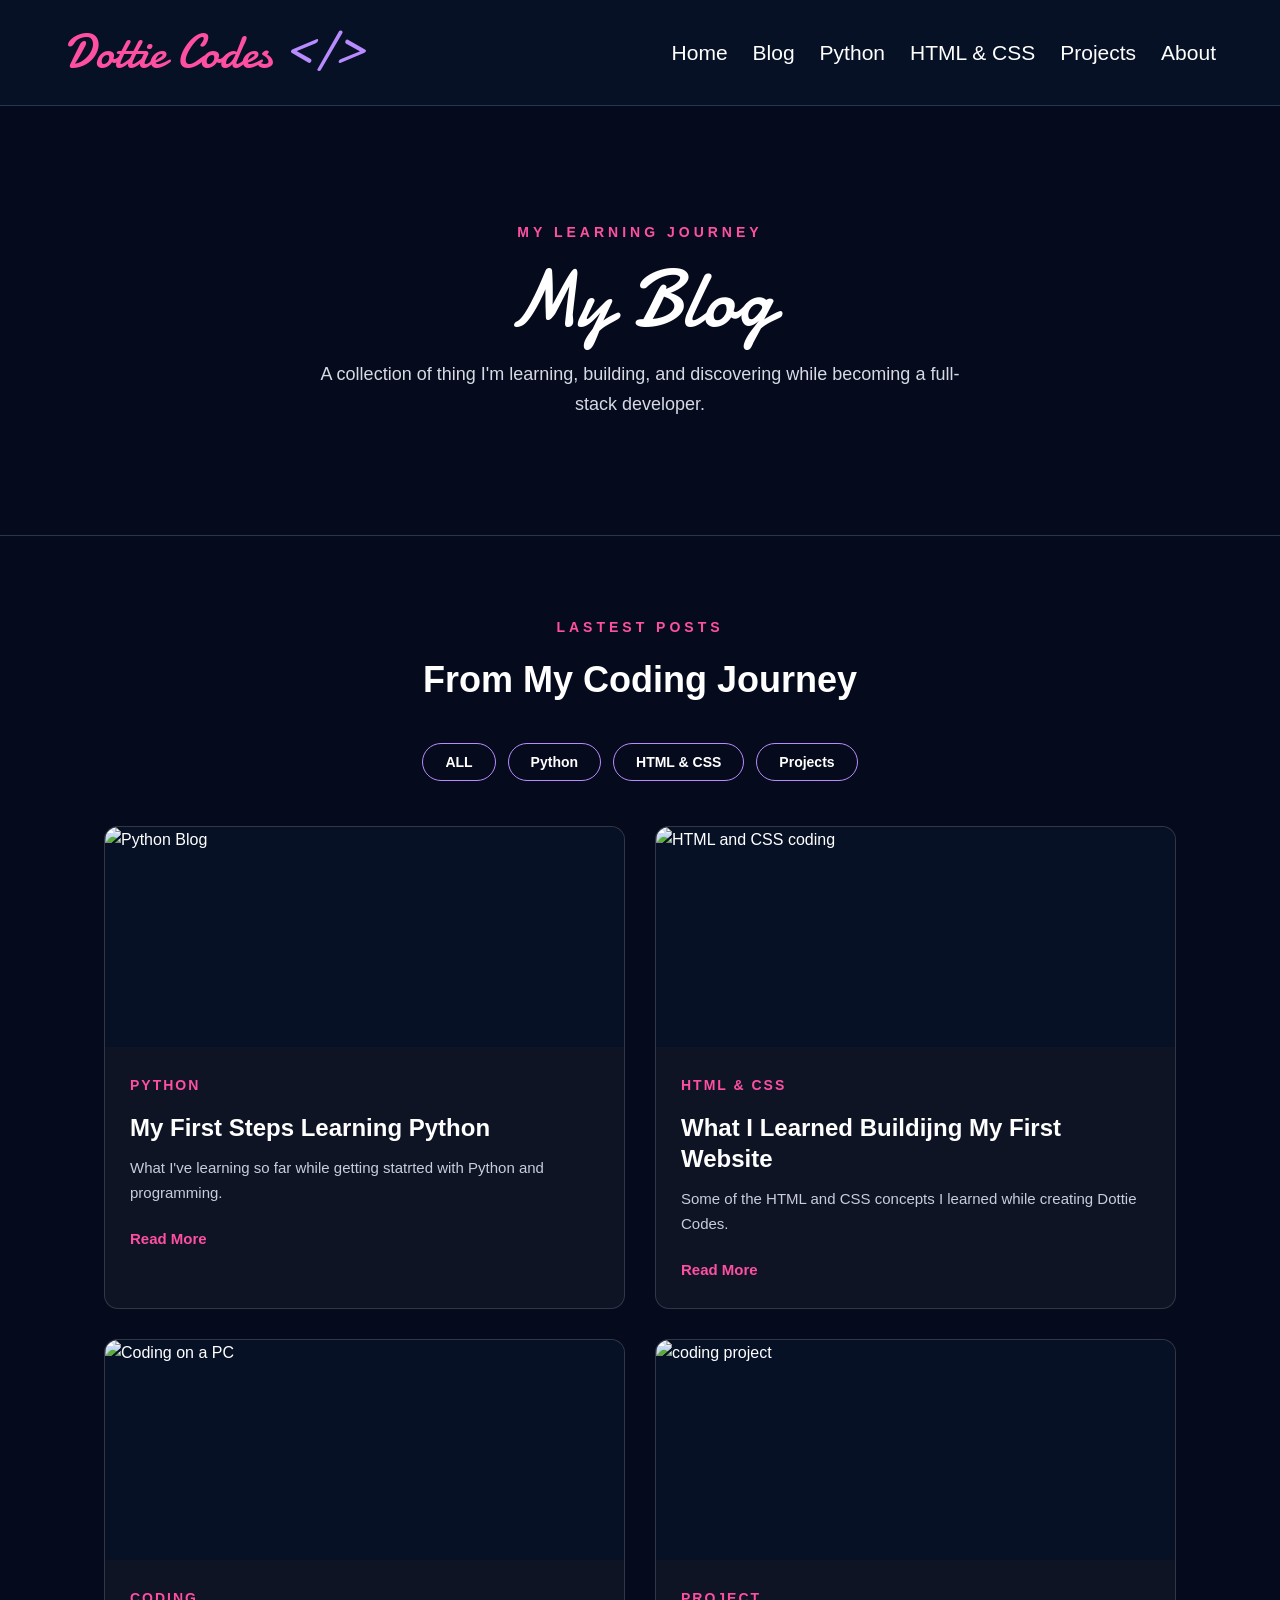
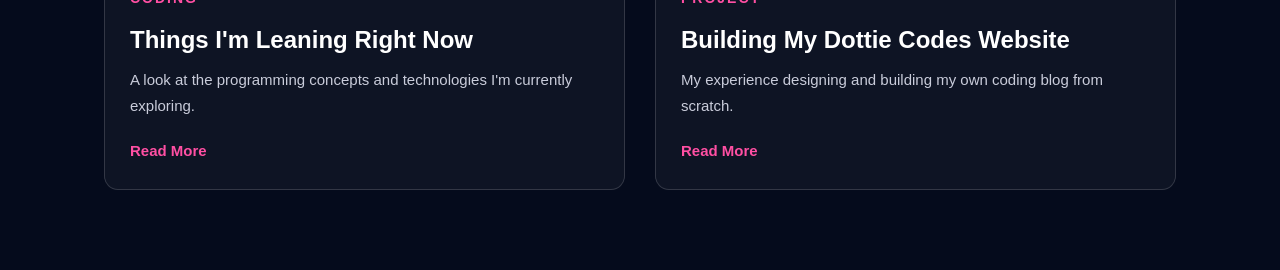
==== blog.html @ 2b113a43 "Add files via upload Initial Dottie Codes website" ====
<!doctype html>
<html lang="en">
  <head>
    <meta charset="UTF-8" />
    <meta name="viewport" content="width=device-width, initial-scale=1.0" />
    <title>Dottie Codes | Learning, Building, Coding</title>
    <link rel="preconnect" href="https://fonts.googleapis.com" />
    <link rel="preconnect" href="https://fonts.gstatic.com" crossorigin />
    <link
      href="https://fonts.googleapis.com/css2?family=Damion&display=swap"
      rel="stylesheet"
    />
    <link rel="stylesheet" href="style.css" />
  </head>
  <body>
    <!--------NAVIGATION-------->
    <header class="navbar">
      <a href="index.html" class="logo">Dottie Codes <span>&lt;/&gt;</span> </a>

      <nav>
        <a href="index.html">Home</a>
        <a href="blog.html">Blog</a>
        <a href="python.html">Python</a>
        <a href="web-development.html">HTML & CSS</a>
        <a href="projects.html">Projects</a>
        <a href="about.html">About</a>
      </nav>
    </header>

    <!-----BLOG HERO----->
    <section class="blog-hero">
      <div class="blog-content">
        <p class="blog-small-title">MY LEARNING JOURNEY</p>
        <h1>My Blog</h1>
        <p>
          A collection of thing I'm learning, building, and discovering while
          becoming a full-stack developer.
        </p>
      </div>
    </section>

    <!-----BLOG SECTION------>

    <section class="blog-section">
      <div class="blog-heading">
        <p class="blog-small-title">LASTEST POSTS</p>
        <h2>From My Coding Journey</h2>
      </div>

      <!---BLOG CATEGORIES-->

      <div class="blog-filters">
        <button>ALL</button>
        <button>Python</button>
        <button>HTML & CSS</button>
        <button>Projects</button>
      </div>

      <!---BLOG CARDS-->

      <div class="blog-grid">
        <!---BLOG POST 1-->
        <article class="blog-card">
          <div class="blog-image">
            <img src="images/python-blog.png" alt="Python Blog" />
          </div>

          <div class="blog-card-content">
            <span class="blog-category">Python</span>
            <h2>My First Steps Learning Python</h2>

            <p>
              What I've learning so far while getting statrted with Python and
              programming.
            </p>

            <a href="python-first-steps.html">Read More</a>
          </div>
        </article>

        <!--BLOG POST 2-->
        <article class="blog-card">
          <div class="blog-image">
            <img src="images/html-css-blog.png" alt="HTML and CSS coding" />
          </div>
          <div class="blog-card-content">
            <span class="blog-category">HTML & CSS</span>
            <h2>What I Learned Buildijng My First Website</h2>
            <p>
              Some of the HTML and CSS concepts I learned while creating Dottie
              Codes.
            </p>
            <a href="learning-html-css.html">Read More</a>
          </div>
        </article>

        <!--BLOG POST 3-->
        <article class="blog-card">
          <div class="blog-image">
            <img src="images/coding-blog.png" alt="Coding on a PC" />
          </div>
          <div class="blog-card-content">
            <span class="blog-category">Coding</span>
            <h2>Things I'm Leaning Right Now</h2>
            <p>
              A look at the programming concepts and technologies I'm currently
              exploring.
            </p>
            <a href="learning-right-now.html">Read More</a>
          </div>
        </article>

        <!--BLOG POST 4-->
        <article class="blog-card">
          <div class="blog-image">
            <img src="images/project-blog.png" alt="coding project" />
          </div>
          <div class="blog-card-content">
            <span class="blog-category">Project</span>
            <h2>Building My Dottie Codes Website</h2>
            <p>
              My experience designing and building my own coding blog from
              scratch.
            </p>
            <a href="coding-project.html">Read More</a>
          </div>
        </article>
      </div>
    </section>
  </body>
</html>
---- style.css ----
/* =====================================================
   DOROTHY CODES
   Main Stylesheet
   ===================================================== */

/* ================= BASIC RESET ================= */

* {
  margin: 0;
  padding: 0;
  box-sizing: border-box;
}

html {
  scroll-behavior: smooth;
}

body {
  font-family: Arial, Helvetica, sans-serif;
  background: #050b1c;
  color: #ffffff;
  line-height: 1.6;
}

a {
  text-decoration: none;
  color: inherit;
}

/* ================= NAVIGATION ================= */

.navbar {
  width: 100%;
  min-height: 75px;

  display: flex;
  align-items: center;
  justify-content: space-between;

  padding: 15px 5%;

  background: #071126;

  border-bottom: 1px solid #273454;

  position: sticky;
  top: 0;
  z-index: 1000;
}

.logo {
  font-family: "Damion", cursive;
  font-size: 47px;
  /*font-weight: bold;*/

  color: #ff4fa3;

  white-space: nowrap;
}

.logo span {
  color: #b88cff;
}

.navbar nav {
  display: flex;
  align-items: center;
  gap: 25px;
}

.navbar nav a {
  color: #ffffff;
  font-size: 21px;

  padding: 10px 0;

  position: relative;

  transition: 0.3s ease;
}

.navbar nav a:hover,
.navbar nav a.active {
  color: #ff4fa3;
}

.navbar nav a.active::after {
  content: "";

  position: absolute;

  left: 0;
  bottom: 0;

  width: 100%;
  height: 2px;

  background: #ff4fa3;
}

/* ================= HERO ================= */

.hero {
  min-height: 620px;

  display: flex;
  align-items: center;
  justify-content: space-between;

  padding: 80px 7%;

  position: relative;

  overflow: hidden;

  background:
    radial-gradient(
      circle at 85% 45%,
      rgba(183, 104, 255, 0.2),
      transparent 35%
    ),
    linear-gradient(135deg, #050b1c, #10152e);
}

.hero-content {
  max-width: 600px;

  position: relative;
  z-index: 2;
}

.small-intro {
  color: #ff4fa3;

  font-size: 13px;

  letter-spacing: 3px;

  margin-bottom: 15px;
}

.hero h1 {
  font-family: "Damion", cursive;

  font-size: clamp(48px, 6vw, 78px);
  font-weight: 400;

  line-height: 1.1;

  margin-bottom: 15px;
}

.hero h1 span {
  color: #d19aff;
}

.hero h1 .heart {
  color: #ff4fa3;
}

.hero h2 {
  font-size: 28px;

  margin-bottom: 20px;
}

.hero h2 span {
  color: #ff4fa3;
}

.hero-text {
  color: #d9deed;

  font-size: 17px;

  max-width: 560px;

  margin-bottom: 35px;
}

/* ================= BUTTONS ================= */

.hero-buttons {
  display: flex;

  gap: 15px;

  flex-wrap: wrap;
}

.btn {
  display: inline-flex;

  align-items: center;
  justify-content: center;

  padding: 13px 25px;

  border-radius: 30px;

  font-weight: bold;

  transition: 0.3s ease;
}

.primary-btn {
  background: #ff1f91;

  color: white;

  box-shadow: 0 0 20px rgba(255, 31, 145, 0.25);
}

.primary-btn:hover {
  transform: translateY(-3px);

  box-shadow: 0 8px 30px rgba(255, 31, 145, 0.4);
}

.secondary-btn {
  border: 1px solid #d5b7ff;

  color: white;
}

.secondary-btn:hover {
  background: #d5b7ff;

  color: #080d20;

  transform: translateY(-3px);
}

/* ================= CODE WINDOW ================= */

.hero-code {
  width: 420px;

  position: relative;

  margin-left: 50px;
}

.code-window {
  background: #0b1227;

  border: 1px solid #34456e;

  border-radius: 14px;

  overflow: hidden;

  box-shadow:
    0 20px 70px rgba(0, 0, 0, 0.5),
    0 0 40px rgba(182, 105, 255, 0.12);
}

.window-top {
  height: 38px;

  display: flex;

  align-items: center;

  gap: 8px;

  padding: 0 15px;

  background: #151d35;
}

.window-top span {
  width: 10px;
  height: 10px;

  border-radius: 50%;

  background: #6e7894;
}

.code-content {
  padding: 30px 25px;

  min-height: 260px;

  display: flex;

  align-items: center;
}

.code-content pre {
  font-size: 16px;

  color: #e8eafa;

  overflow-x: auto;
}

.purple {
  color: #bd8cff;
}

.pink {
  color: #ff63b0;
}

.green {
  color: #8ee7c5;
}

.code-note {
  position: absolute;

  right: -35px;
  bottom: -35px;

  padding: 20px;

  background: #171c38;

  border: 1px solid #ff4fa3;

  border-radius: 12px;

  color: #ffffff;

  font-size: 18px;

  font-style: italic;

  text-align: center;

  box-shadow: 0 10px 30px rgba(0, 0, 0, 0.35);
}

/* ================= SECTIONS ================= */

.learning,
.recent-posts {
  padding: 85px 5%;
}

.learning {
  background: #071126;
}

.recent-posts {
  background: #050b1c;
}

.section-title {
  display: flex;

  align-items: center;

  justify-content: center;

  gap: 25px;

  margin-bottom: 45px;
}

.section-title span {
  width: 95px;

  height: 2px;

  background: #ff4fa3;
}

.section-title h2 {
  font-size: 35px;

  color: #e3d7ff;

  text-align: center;
}

/* ================= LEARNING CARDS ================= */

/* LEARNING CARDS */

.learning-grid {
  width: 100%;
  max-width: 1200px;
  margin: 0 auto;

  display: flex;
  justify-content: center;
  align-items: center;

  gap: 25px;
}

.learning-card {
  width: 170px;
  height: 170px;
  min-width: 170px;

  padding: 10px;

  text-align: center;

  background: #0a142b;
  border: 1px solid #2c426b;
  border-radius: 12px;

  transition: 0.3s ease;

  display: flex;
  flex-direction: column;
  justify-content: center;
  align-items: center;

  overflow: hidden;
}

.learning-card:hover {
  transform: translateY(-5px);
  border-color: #ff4fa3;
  box-shadow: 0 0 20px rgba(255, 79, 163, 0.5);
}

/* ICON */
.card-icon {
  font-size: 36px;
  line-height: 1;
  margin-bottom: 8px;
}

/* TITLE */
.learning-card h3 {
  font-size: 18px;
  line-height: 1.2;
  margin-bottom: 6px;
}

/* DESCRIPTION */
.learning-card p {
  color: #bfc7dc;
  font-size: 11px;
  line-height: 1.4;
  margin-bottom: 6px;
}

/* LINK */
.learning-card a {
  color: #ff4fa3;
  font-weight: bold;
  font-size: 12px;
  line-height: 1;
}

/* ================= POSTS ================= */

.posts-grid {
  max-width: 1200px;

  margin: auto;

  display: grid;

  grid-template-columns: repeat(4, 1fr);

  gap: 20px;
}

.post-card {
  background: #0a142b;

  border: 1px solid #2c426b;

  border-radius: 12px;

  overflow: hidden;

  transition: 0.3s ease;
}

.post-card:hover {
  transform: translateY(-6px);

  border-color: #bd8cff;
}

.post-card a {
  color: #ff4fa3;
  text-decoration: none;
  font-weight: bold;
  transition: color 0.3s ease;
}

.post-card a:hover {
  color: #ff63b0;
  text-decoration: underline;
}

.post-image {
  height: 150px;

  display: flex;

  align-items: center;

  justify-content: center;

  font-size: 50px;

  background: linear-gradient(135deg, #121c3b, #26163d);
}

.html-image {
  font-size: 35px;

  font-weight: bold;

  color: #ff8abf;
}

.css-image {
  font-size: 35px;

  font-weight: bold;

  color: #bd8cff;
}

.post-content {
  padding: 20px;
}

.post-content h3 {
  font-size: 18px;

  line-height: 1.35;

  margin-bottom: 10px;
}

.post-content p {
  color: #adb7cf;

  font-size: 14px;

  margin-bottom: 20px;
}

.post-date {
  color: #bd8cff;

  font-size: 12px;
}

/* ================= CTA ================= */

.cta {
  padding: 90px 20px;

  text-align: center;

  background:
    radial-gradient(circle, rgba(255, 79, 163, 0.15), transparent 60%), #071126;
}

.cta h2 {
  font-size: 35px;

  margin-bottom: 15px;
}

.cta p {
  color: #bfc7dc;

  margin-bottom: 30px;
}

/* ================= FOOTER ================= */

footer {
  padding: 45px 5%;

  text-align: center;

  background: #040917;

  border-top: 1px solid #202c4b;
}

.footer-logo {
  font-family: "Damion", cursive;
  font-size: 27px;

  font-weight: 400;

  color: #ff4fa3;
}

.footer-logo span {
  color: #bd8cff;
}

footer > p {
  color: #9ca7c0;

  margin-top: 5px;
}

.social-links {
  display: flex;

  justify-content: center;

  gap: 25px;

  margin: 20px 0;
}

.social-links a {
  color: #ffffff;

  transition: 0.3s ease;
}

.social-links a:hover {
  color: #ff4fa3;
}

.copyright {
  font-size: 12px;
}

/* ================= MOBILE ================= */

/* ================= MOBILE ================= */

@media (max-width: 1100px) {
  .navbar nav {
    gap: 14px;
  }

  .navbar nav a {
    font-size: 13px;
  }

  .hero {
    padding: 70px 5%;
  }

  .hero-code {
    width: 360px;
    margin-left: 25px;
  }

  /* Learning cards wrap when screen gets smaller */
  .learning-grid {
    flex-wrap: wrap;
  }

  .posts-grid {
    grid-template-columns: repeat(2, 1fr);
  }
}

@media (max-width: 800px) {
  .navbar {
    flex-direction: column;
    gap: 15px;
    position: relative;
  }

  .navbar nav {
    flex-wrap: wrap;
    justify-content: center;
    gap: 12px 18px;
  }

  .hero {
    flex-direction: column;
    text-align: center;
    padding: 70px 6%;
  }

  .hero-content {
    max-width: 650px;
  }

  .hero-buttons {
    justify-content: center;
  }

  .hero-code {
    width: 100%;
    max-width: 500px;
    margin: 70px 0 0;
  }

  .code-note {
    right: -5px;
  }

  /* Learning cards can wrap into another row */
  .learning-grid {
    flex-wrap: wrap;
  }
}

@media (max-width: 550px) {
  .logo {
    font-size: 27px;
  }

  .navbar nav a {
    font-size: 12px;
  }

  .hero {
    padding-top: 50px;
  }

  .hero h1 {
    font-size: 45px;
  }

  .hero h2 {
    font-size: 23px;
  }

  .hero-text {
    font-size: 15px;
  }

  .btn {
    width: 100%;
  }

  .section-title {
    gap: 12px;
  }

  .section-title span {
    width: 45px;
  }

  .section-title h2 {
    font-size: 27px;
  }

  /* Stack learning cards on phones */
  .learning-grid {
    flex-direction: column;
    align-items: center;
  }

  .learning-card {
    width: 170px;
    height: 170px;
  }

  .posts-grid {
    grid-template-columns: 1fr;
  }

  .cta h2 {
    font-size: 27px;
  }

  .code-note {
    font-size: 14px;
    padding: 12px;
  }
}

/* ================= ABOUT ME PAGE ================= */

.about-hero {
  min-height: 500px;
  display: flex;
  align-items: center;
  justify-content: center;
  text-align: center;
  padding: 100px 7%;
  background: linear-gradient(rgba(5, 11, 28, 0.85), rgba(5, 11, 28, 0.95));
}

.about-content {
  max-width: 800px;
}

.profile-icon {
  width: 227px;
  height: 227px;

  border-radius: 50%;
  object-fit: cover;

  border: 3px solid #ff4fa3;

  box-shadow: 0 0 20px rgba(255, 79, 163, 0.4);

  display: block;
  margin: 0 auto 25px;
}

.about-small-title {
  font-size: 14px;
  letter-spacing: 4px;
  margin-bottom: 15px;
}

.about-content h1 {
  font-family: "Damion", cursive;
  font-size: 60px;
  margin-bottom: 10px;
  font-size: clamp(48px, 6vw, 78px);
  font-weight: 400;
  line-height: 1.1;
  margin-bottom: 15px;
}

.about-content h1 span {
  color: #d19aff;
}

.about-content h2 {
  font-size: 28px;
  margin-bottom: 20px;
}

.about-content p {
  font-size: 18px;
  line-height: 1.8;
}

/* ================= ABOUT SECTIONS ================= */

.about-section,
.projects-section,
.goals-section {
  max-width: 1000px;
  margin: auto;
  padding: 80px 7%;
}

.about-text h2,
.learning-section h2,
.projects-section h2,
.goals-section h2 {
  font-size: 40px;
  margin-bottom: 25px;
  color: #ff4fa3;
}

.about-text p,
.projects-section p,
.goals-section p {
  font-size: 17px;
  line-height: 1.8;
  margin-bottom: 20px;
}

/* ================= LEARNING ================= */

.learning-section {
  width: 100%;
  max-width: 1400px;
  margin: 0 auto;
  padding: 80px 5%;
  text-align: center;
}

.learning-section h2 {
  width: 100%;
  text-align: center;
  font-size: 40px;
  margin-bottom: 40px;
}

.about-learning-grid {
  width: 100%;
  max-width: 1200px;
  margin: 0 auto;

  display: grid;
  grid-template-columns: repeat(4, 1fr);
  gap: 25px;
}

.about-learning-grid .learning-card {
  width: 100%;
  min-height: 200px;
  padding: 30px;

  border: 1px solid rgba(255, 255, 255, 0.15);
  border-radius: 15px;

  background: rgba(255, 255, 255, 0.04);

  transition:
    transform 0.3s ease,
    box-shadow 0.3s ease,
    background 0.3s ease;
}

.about-learning-grid .learning-card:hover {
  transform: translateY(-5px);
  border-color: #ff4fa3;
  box-shadow: 0 0 20px rgba(255, 79, 163, 0.5);
}

/* ================= MOBILE ================= */

@media (max-width: 768px) {
  .about-content h1 {
    font-size: 42px;
  }

  .about-content h2 {
    font-size: 23px;
  }

  /* ABOUT LEARNING CARDS */
  .about-learning-grid {
    grid-template-columns: 1fr;
    justify-items: center;
  }

  .about-text h2,
  .learning-section h2,
  .projects-section h2,
  .goals-section h2 {
    font-size: 32px;
  }
}
/* ================= BLOG PAGE ================= */

/* ----- BLOG HERO ----- */

.blog-hero {
  min-height: 430px;
  display: flex;
  align-items: center;
  justify-content: center;
  text-align: center;

  padding: 80px 7%;

  background: linear-gradient(rgba(5, 11, 28, 0.88), rgba(5, 11, 28, 0.95));

  border-bottom: 1px solid #273454;
}

.blog-content {
  max-width: 800px;
  margin: 0 auto;
}

.blog-small-title {
  color: #ff4fa3;
  font-size: 14px;
  font-weight: bold;
  letter-spacing: 4px;
  margin-bottom: 12px;
}

.blog-hero h1 {
  font-family: "Damion", cursive;
  font-size: clamp(55px, 7vw, 80px);
  font-weight: normal;
  line-height: 1.1;
  color: #ffffff;
  margin-bottom: 15px;
}

.blog-hero p:last-child {
  max-width: 650px;
  margin: 0 auto;
  color: #d7d9e5;
  font-size: 18px;
  line-height: 1.7;
}

/* ----- BLOG SECTION ----- */

.blog-section {
  max-width: 1200px;
  margin: 0 auto;
  padding: 80px 5%;
}

.blog-heading {
  text-align: center;
  margin-bottom: 35px;
}

.blog-heading h2 {
  font-size: 36px;
  margin-top: 5px;
  color: #ffffff;
}

/* ----- BLOG FILTERS ----- */

.blog-filters {
  display: flex;
  justify-content: center;
  align-items: center;
  flex-wrap: wrap;

  gap: 12px;
  margin-bottom: 45px;
}

.blog-filters button {
  background: transparent;
  color: #ffffff;

  border: 1px solid #b88cff;
  border-radius: 25px;

  padding: 10px 22px;

  font-size: 14px;
  font-weight: bold;

  cursor: pointer;

  transition: 0.3s ease;
}

.blog-filters button:hover {
  background: #ff4fa3;
  border-color: #ff4fa3;

  box-shadow: 0 0 12px rgba(255, 79, 163, 0.5);

  transform: translateY(-2px);
}

/* ----- BLOG GRID ----- */

.blog-grid {
  display: grid;

  grid-template-columns: repeat(2, 1fr);

  gap: 30px;
}

/* ----- BLOG CARD ----- */

.blog-card {
  background: rgba(255, 255, 255, 0.04);

  border: 1px solid rgba(255, 255, 255, 0.15);

  border-radius: 14px;

  overflow: hidden;

  transition:
    transform 0.3s ease,
    border-color 0.3s ease,
    box-shadow 0.3s ease;
}

.blog-card:hover {
  transform: translateY(-6px);

  border-color: #ff4fa3;

  box-shadow: 0 0 20px rgba(255, 79, 163, 0.25);
}

/* ----- BLOG IMAGE ----- */

.blog-image {
  width: 100%;
  height: 220px;

  overflow: hidden;

  background: #071126;

  display: flex;
  align-items: center;
  justify-content: center;
}

.blog-image img {
  width: 100%;
  height: 100%;

  object-fit: cover;

  display: block;

  transition: transform 0.4s ease;
}

.blog-card:hover .blog-image img {
  transform: scale(1.04);
}

/* ----- BLOG CARD CONTENT ----- */

.blog-card-content {
  padding: 25px;
}

.blog-category {
  display: inline-block;

  color: #b88cff;

  font-size: 13px;
  font-weight: bold;

  text-transform: uppercase;

  letter-spacing: 1.5px;

  margin-bottom: 10px;
}

.blog-card h2 {
  font-size: 24px;

  line-height: 1.3;

  color: #ffffff;

  margin-bottom: 12px;
}

.blog-card p {
  color: #c9ccda;

  font-size: 15px;

  line-height: 1.7;

  margin-bottom: 20px;
}

/* ----- READ MORE ----- */

.blog-card a {
  display: inline-block;

  color: #ff4fa3;

  font-size: 15px;
  font-weight: bold;

  transition: 0.3s ease;
}

.blog-card a:hover {
  color: #b88cff;

  transform: translateX(4px);
}

/* ================= BLOG MOBILE ================= */

@media (max-width: 768px) {
  .blog-hero {
    min-height: 380px;

    padding: 70px 6%;
  }

  .blog-hero h1 {
    font-size: 55px;
  }

  .blog-hero p:last-child {
    font-size: 16px;
  }

  .blog-section {
    padding: 60px 6%;
  }

  .blog-heading h2 {
    font-size: 30px;
  }

  .blog-filters {
    gap: 8px;
  }

  .blog-filters button {
    padding: 9px 16px;
    font-size: 13px;
  }

  .blog-grid {
    grid-template-columns: 1fr;
    gap: 25px;
  }

  .blog-image {
    height: 200px;
  }

  .blog-card-content {
    padding: 22px;
  }

  .blog-card h2 {
    font-size: 22px;
  }
}

/* ----- SMALL PHONES ----- */

@media (max-width: 480px) {
  .blog-hero {
    padding: 60px 5%;
  }

  .blog-hero h1 {
    font-size: 48px;
  }

  .blog-small-title {
    font-size: 12px;
    letter-spacing: 3px;
  }

  .blog-filters button {
    padding: 8px 13px;
  }

  .blog-image {
    height: 180px;
  }
}

/* ================= ARTICLE PAGE ================= */

.article-page {
  background: #050b1c;
  padding: 80px 7%;
  min-height: 100vh;
}

.blog-article {
  max-width: 900px;
  margin: 0 auto;
}

/* ================= ARTICLE HEADER ================= */

.article-header {
  text-align: center;
  margin-bottom: 45px;
}

.blog-category {
  display: inline-block;
  color: #ff4fa3;
  font-size: 14px;
  font-weight: bold;
  text-transform: uppercase;
  letter-spacing: 2px;
  margin-bottom: 15px;
}

.article-header h1 {
  font-family: "Damion", cursive;
  color: #ffffff;
  font-size: clamp(48px, 6vw, 72px);
  font-weight: normal;
  line-height: 1.1;
  margin-bottom: 15px;
}

.article-date {
  color: #b88cff;
  font-size: 14px;
}

/* ================= ARTICLE IMAGE ================= */

.article-image {
  width: 100%;
  margin-bottom: 45px;
}

.article-image img {
  width: 100%;
  display: block;
  border-radius: 15px;
  border: 1px solid rgba(255, 79, 163, 0.35);
}

/* ================= ARTICLE CONTENT ================= */

.article-content {
  color: #ffffff;
  font-size: 18px;
  line-height: 1.8;
}

.article-content p {
  margin-bottom: 25px;
}

.article-content h2 {
  color: #ff4fa3;
  font-size: 30px;
  margin-top: 45px;
  margin-bottom: 15px;
}

.article-content ul {
  margin: 20px 0 30px 25px;
}

.article-content li {
  margin-bottom: 8px;
}

/* ================= CODE BLOCK ================= */

.article-content pre {
  background: #071126;
  border: 1px solid rgba(184, 140, 255, 0.35);
  border-radius: 10px;
  padding: 20px;
  margin: 25px 0 30px;
  overflow-x: auto;
}

.article-content code {
  color: #d19aff;
  font-family: Consolas, "Courier New", monospace;
  font-size: 16px;
}

/* ================= BACK TO BLOG ================= */

.article-footer {
  margin-top: 50px;
  padding-top: 30px;
  border-top: 1px solid rgba(255, 255, 255, 0.12);
}

.back-to-blog {
  color: #ff4fa3;
  text-decoration: none;
  font-weight: bold;
  transition: 0.3s ease;
}

.back-to-blog:hover {
  color: #ff63b0;
}

/* ================= MOBILE ================= */

@media (max-width: 768px) {
  .article-page {
    padding: 60px 5%;
  }

  .article-header h1 {
    font-size: 45px;
  }

  .article-content {
    font-size: 16px;
  }

  .article-content h2 {
    font-size: 26px;
  }

  .article-content pre {
    padding: 15px;
  }
}

/* ==================================================
   DOTTIE CODES
   LEARNING RIGHT NOW PAGE
   ================================================== */

/* ================= HERO ================= */

.learning-hero {
  min-height: 500px;

  display: flex;
  align-items: center;
  justify-content: center;

  text-align: center;

  padding: 100px 7%;

  background: linear-gradient(
    135deg,
    rgba(5, 11, 28, 0.96),
    rgba(184, 140, 255, 0.12),
    rgba(5, 11, 28, 0.98)
  );
}

.learning-hero-content {
  max-width: 800px;
}

.learning-hero .small-title,
.next-section .small-title {
  color: #ff4fa3;

  font-size: 14px;

  font-weight: bold;

  letter-spacing: 4px;

  margin-bottom: 15px;
}

.learning-hero h1 {
  font-family: "Damion", cursive;

  font-size: clamp(55px, 7vw, 80px);

  font-weight: normal;

  line-height: 1.1;

  color: #ffffff;

  margin-bottom: 25px;
}

.learning-hero p {
  color: #d7d9e5;

  font-size: 18px;

  line-height: 1.8;

  margin-bottom: 15px;
}

/* ================= SECTION TITLE ================= */

.currently-learning,
.practice-section {
  max-width: 1400px;

  margin: 0 auto;

  padding: 90px 7%;
}

.section-title {
  display: flex;

  align-items: center;

  justify-content: center;

  gap: 20px;

  margin-bottom: 50px;
}

.section-title span {
  width: 80px;

  height: 1px;

  background: #b88cff;
}

.section-title h2 {
  color: #ffffff;

  font-size: 32px;

  font-weight: 600;

  text-align: center;
}

/* ================= LEARNING CARDS ================= */

.learning-right-now-grid {
  display: grid;

  grid-template-columns: repeat(4, 1fr);

  gap: 25px;

  max-width: 1200px;

  margin: 0 auto;
}

.learning-now-card {
  min-height: 300px;

  padding: 30px;

  text-align: center;

  border: 1px solid rgba(255, 255, 255, 0.15);

  border-radius: 12px;

  background: rgba(255, 255, 255, 0.04);

  transition:
    transform 0.3s ease,
    border-color 0.3s ease,
    box-shadow 0.3s ease;
}

.learning-now-card:hover {
  transform: translateY(-8px);

  border-color: #ff4fa3;

  box-shadow: 0 0 20px rgba(255, 79, 163, 0.25);
}

.learning-icon {
  width: 65px;

  height: 65px;

  display: flex;

  align-items: center;

  justify-content: center;

  margin: 0 auto 20px;

  border-radius: 50%;

  border: 1px solid #b88cff;

  color: #ff4fa3;

  font-size: 22px;

  font-weight: bold;
}

.learning-now-card h3 {
  font-size: 24px;

  color: #ffffff;

  margin-bottom: 15px;
}

.learning-now-card p {
  color: #bfc3d3;

  font-size: 15px;

  line-height: 1.7;

  margin-bottom: 20px;
}

.learning-status {
  display: inline-block;

  padding: 6px 12px;

  border-radius: 20px;

  background: rgba(255, 79, 163, 0.1);

  color: #ff63b0;

  font-size: 12px;

  font-weight: bold;

  letter-spacing: 0.5px;
}

/* ================= PRACTICE SECTION ================= */

.practice-section {
  max-width: 1000px;
}

.practice-list {
  display: grid;

  grid-template-columns: repeat(2, 1fr);

  gap: 15px;
}

.practice-item {
  display: flex;

  align-items: center;

  gap: 20px;

  padding: 20px;

  border: 1px solid rgba(255, 255, 255, 0.12);

  border-radius: 10px;

  background: rgba(255, 255, 255, 0.03);

  transition: 0.3s ease;
}

.practice-item:hover {
  border-color: #ff4fa3;

  transform: translateX(5px);
}

.practice-item span {
  color: #b88cff;

  font-weight: bold;

  font-size: 14px;
}

.practice-item p {
  color: #ffffff;

  font-size: 16px;
}

/* ================= NEXT SECTION ================= */

.next-section {
  padding: 100px 7%;

  text-align: center;

  background: linear-gradient(
    135deg,
    rgba(255, 79, 163, 0.08),
    rgba(184, 140, 255, 0.08)
  );
}

.next-content {
  max-width: 700px;

  margin: 0 auto;
}

.next-section h2 {
  font-size: 38px;

  margin-bottom: 20px;
}

.next-section p:not(.small-title) {
  color: #c9ccda;

  font-size: 17px;

  line-height: 1.8;

  margin-bottom: 30px;
}

/* ================= BUTTON ================= */

.learning-button {
  display: inline-block;

  padding: 12px 25px;

  border: 1px solid #ff4fa3;

  border-radius: 25px;

  color: #ffffff;

  background: rgba(255, 79, 163, 0.08);

  transition: 0.3s ease;
}

.learning-button:hover {
  background: #ff4fa3;

  color: #ffffff;

  box-shadow: 0 0 20px rgba(255, 79, 163, 0.35);
}

/* ================= FOOTER ================= */

.footer {
  padding: 30px 7%;

  text-align: center;

  border-top: 1px solid #273454;

  background: #071126;

  color: #9297aa;

  font-size: 14px;
}

/* ================= TABLET ================= */

@media (max-width: 1100px) {
  .learning-right-now-grid {
    grid-template-columns: repeat(2, 1fr);
  }
}

/* ================= MOBILE ================= */

@media (max-width: 768px) {
  .learning-hero {
    min-height: 450px;

    padding: 80px 7%;
  }

  .learning-hero h1 {
    font-size: 52px;
  }

  .learning-hero p {
    font-size: 16px;
  }

  .currently-learning,
  .practice-section {
    padding: 70px 6%;
  }

  .section-title {
    gap: 12px;
  }

  .section-title span {
    width: 40px;
  }

  .section-title h2 {
    font-size: 27px;
  }

  .learning-right-now-grid {
    grid-template-columns: 1fr;

    max-width: 350px;
  }

  .learning-now-card {
    min-height: auto;
  }

  .practice-list {
    grid-template-columns: 1fr;
  }

  .next-section {
    padding: 80px 7%;
  }

  .next-section h2 {
    font-size: 30px;
  }
}

/*=======WalkWise===*/

/* ================= HERO ================= */

.project-hero {
  min-height: 500px;

  display: flex;
  align-items: center;
  justify-content: center;

  text-align: center;

  padding: 100px 7%;

  background: linear-gradient(
    135deg,
    rgba(5, 11, 28, 0.98),
    rgba(184, 140, 255, 0.1),
    rgba(255, 79, 163, 0.08),
    rgba(5, 11, 28, 0.98)
  );
}

.project-hero-content {
  max-width: 800px;
}

.project-label {
  color: #ff4fa3;

  font-size: 14px;

  font-weight: bold;

  letter-spacing: 4px;

  margin-bottom: 15px;
}

.project-hero h1 {
  font-family: "Damion", cursive;

  font-size: clamp(60px, 8vw, 90px);

  font-weight: normal;

  line-height: 1.1;

  margin-bottom: 20px;
}

.project-tagline {
  color: #c9ccda;

  font-size: 19px;

  line-height: 1.7;
}

/* ================= GENERAL SECTIONS ================= */

.project-section,
.technology-section,
.progress-section,
.learning-from-project {
  max-width: 1200px;

  margin: 0 auto;

  padding: 90px 7%;
}

/* ================= SECTION TITLES ================= */

.project-section-title {
  display: flex;

  align-items: center;

  justify-content: center;

  gap: 20px;

  margin-bottom: 45px;
}

.project-section-title span {
  width: 70px;

  height: 1px;

  background: #b88cff;
}

.project-section-title h2 {
  color: #ffffff;

  font-size: 32px;

  text-align: center;
}

/* ================= TEXT ================= */

.project-text {
  max-width: 800px;

  margin: 0 auto;
}

.project-text p {
  color: #c9ccda;

  font-size: 17px;

  line-height: 1.9;

  margin-bottom: 20px;
}

/* ================= TECHNOLOGY CARDS ================= */

.technology-grid {
  display: grid;

  grid-template-columns: repeat(3, 1fr);

  gap: 25px;
}

.technology-card {
  padding: 35px 25px;

  text-align: center;

  border: 1px solid rgba(255, 255, 255, 0.15);

  border-radius: 12px;

  background: rgba(255, 255, 255, 0.04);

  transition: 0.3s ease;
}

.technology-card:hover {
  transform: translateY(-8px);

  border-color: #ff4fa3;

  box-shadow: 0 0 20px rgba(255, 79, 163, 0.25);
}

.technology-icon {
  width: 70px;

  height: 70px;

  display: flex;

  align-items: center;

  justify-content: center;

  margin: 0 auto 20px;

  border: 1px solid #b88cff;

  border-radius: 50%;

  color: #ff4fa3;

  font-weight: bold;
}

.technology-card h3 {
  font-size: 24px;

  margin-bottom: 15px;
}

.technology-card p {
  color: #bfc3d3;

  font-size: 15px;

  line-height: 1.7;
}

/* ================= FEATURES ================= */

.project-features {
  max-width: 900px;

  margin: 0 auto;
}

.feature {
  display: flex;

  gap: 25px;

  padding: 25px 0;

  border-bottom: 1px solid rgba(255, 255, 255, 0.1);
}

.feature > span {
  color: #ff4fa3;

  font-weight: bold;

  font-size: 14px;

  min-width: 30px;
}

.feature h3 {
  font-size: 21px;

  margin-bottom: 7px;
}

.feature p {
  color: #bfc3d3;

  line-height: 1.7;
}

/* ================= PROGRESS ================= */

.progress-box {
  max-width: 800px;

  margin: 0 auto;

  padding: 30px;

  border: 1px solid rgba(255, 255, 255, 0.12);

  border-radius: 12px;

  background: rgba(255, 255, 255, 0.03);
}

.progress-item {
  display: flex;

  align-items: center;

  gap: 15px;

  padding: 15px 0;
}

.progress-item:not(:last-child) {
  border-bottom: 1px solid rgba(255, 255, 255, 0.08);
}

.progress-item p {
  color: #d1d4df;
}

.check {
  color: #ff4fa3;

  font-size: 20px;
}

.working {
  color: #b88cff;

  font-size: 15px;
}

.future {
  color: #777d91;

  font-size: 20px;
}

/* ================= LEARNING ================= */

.learning-from-project {
  max-width: 1000px;

  text-align: center;
}

/* ================= BACK BUTTON ================= */

.project-back {
  padding: 40px 7% 80px;

  text-align: center;
}

.project-back a {
  display: inline-block;

  padding: 12px 24px;

  border: 1px solid #ff4fa3;

  border-radius: 25px;

  color: #ffffff;

  transition: 0.3s ease;
}

.project-back a:hover {
  background: #ff4fa3;

  box-shadow: 0 0 20px rgba(255, 79, 163, 0.35);
}

/* ================= MOBILE ================= */

@media (max-width: 768px) {
  .project-hero {
    min-height: 450px;

    padding: 80px 7%;
  }

  .project-hero h1 {
    font-size: 60px;
  }

  .project-tagline {
    font-size: 16px;
  }

  .project-section,
  .technology-section,
  .progress-section,
  .learning-from-project {
    padding: 70px 6%;
  }

  .project-section-title {
    gap: 12px;
  }

  .project-section-title span {
    width: 35px;
  }

  .project-section-title h2 {
    font-size: 27px;
  }

  .technology-grid {
    grid-template-columns: 1fr;

    max-width: 350px;

    margin: 0 auto;
  }

  .feature {
    gap: 15px;
  }

  .project-text p {
    font-size: 16px;
  }
}

/* ================= PROJECT PREVIEW ================= */

.project-preview {
  max-width: 1200px;

  margin: 0 auto;

  padding: 90px 7%;
}

.preview-description {
  max-width: 800px;

  margin: 0 auto 45px;

  text-align: center;

  color: #c9ccda;

  font-size: 17px;

  line-height: 1.8;
}

/* ================= WALKWISE IMAGE ================= */

.walkwise-images {
  display: flex;

  justify-content: center;

  width: 100%;
}

.walkwise-image-card {
  width: 100%;

  max-width: 1000px;

  margin: 0 auto;

  overflow: hidden;

  border: 1px solid rgba(255, 255, 255, 0.15);

  border-radius: 12px;

  background: rgba(255, 255, 255, 0.04);

  transition: 0.3s ease;
}

.walkwise-image-card:hover {
  transform: translateY(-6px);

  border-color: #ff4fa3;

  box-shadow: 0 0 20px rgba(255, 79, 163, 0.25);
}

.walkwise-image-card img {
  display: block;

  width: 100%;

  height: auto;

  margin: 0 auto;

  cursor: zoom-in;
}

.walkwise-image-card h3 {
  padding: 20px 20px 10px;

  font-size: 26px;

  color: #ffffff;
}

.walkwise-image-card p {
  padding: 0 25px 30px;

  color: #bfc3d3;

  font-size: 16px;

  line-height: 1.8;
}

/* ================= DESCRIPTION UNDER IMAGES ================= */

.preview-note {
  max-width: 800px;

  margin: 40px auto 0;

  text-align: center;

  color: #c9ccda;

  font-size: 16px;

  line-height: 1.8;
}

/* ================= MOBILE ================= */

@media (max-width: 768px) {
  .project-preview {
    padding: 70px 6%;
  }

  .walkwise-images {
    grid-template-columns: 1fr;

    max-width: 600px;

    margin: 0 auto;
  }

  .walkwise-image-card img {
    width: 100%;

    height: auto;
  }

  .walkwise-image-card:hover img {
    transform: scale(1.05);
  }
}

/* PROJECTS PAGE */

/* PROJECT HERO  */

.projects-hero {
  min-height: 420px;
  display: flex;
  align-items: center;
  justify-content: center;
  padding: 80px 7%;
  text-align: center;
  background: linear-gradient(rgba(5, 11, 28, 0.88), rgba(5, 11, 28, 0.95));
}
.projects-hero-content {
  max-width: 800px;
}
.section-label {
  display: block;
  margin-bottom: 15px;
  color: #ff63b0;
  font-size: 14px;
  font-weight: bold;
  letter-spacing: 4px;
}
.projects-hero h1 {
  margin-bottom: 20px;
  color: #ffffff;
  font-family: "Damion", cursive;
  font-size: clamp(48px, 6vw, 72px);
  font-weight: 400;
  line-height: 1.1;
}
.projects-hero p {
  max-width: 700px;
  margin: 0 auto;
  color: #c9ccda;
  font-size: 18px;
  line-height: 1.8;
} /* ================= PROJECT SECTION ================= */
.project-section {
  padding: 90px 7%;
  background: #050b1c;
}
.project-section.alternate {
  background: #071126;
}
.project-content {
  max-width: 1200px;
  margin: 0 auto;
  text-align: center;
}
.project-number {
  display: block;
  margin-bottom: 10px;
  color: #b88cff;
  font-size: 13px;
  font-weight: bold;
  letter-spacing: 3px;
}
.project-content h2 {
  margin-bottom: 20px;
  color: #ff63b0;
  font-size: 38px;
  font-weight: 600;
}
.project-description {
  max-width: 800px;
  margin: 0 auto 45px;
  color: #c9ccda;
  font-size: 17px;
  line-height: 1.8;
} /* ================= PROJECT IMAGE ================= */ /* Medium-sized project screenshot. The image will not stretch across the entire page. */
.project-image {
  width: 100%;
  max-width: 850px;
  margin: 0 auto 50px;
  padding: 10px;
  background: rgba(255, 255, 255, 0.04);
  border: 1px solid rgba(255, 255, 255, 0.12);
  border-radius: 14px;
  box-shadow: 0 10px 35px rgba(0, 0, 0, 0.35);
}
.project-image img {
  display: block;
  width: 100%;
  height: auto;
  border-radius: 8px;
} /* ================= PROJECT DETAILS ================= */
.project-details {
  max-width: 900px;
  margin: 0 auto 40px;
  display: grid;
  grid-template-columns: repeat(2, 1fr);
  gap: 25px;
}
.project-detail-card {
  padding: 30px;
  text-align: left;
  background: rgba(255, 255, 255, 0.04);
  border: 1px solid rgba(255, 255, 255, 0.12);
  border-radius: 14px;
  transition: 0.3s ease;
}
.project-detail-card:hover {
  transform: translateY(-5px);
  border-color: #ff4fa3;
  box-shadow: 0 0 20px rgba(255, 79, 163, 0.18);
}
.project-detail-card h3 {
  margin-bottom: 15px;
  color: #ff63b0;
  font-size: 22px;
}
.project-detail-card p {
  margin: 0;
  color: #c9ccda;
  font-size: 15px;
  line-height: 1.8;
}
.project-detail-card ul {
  margin: 0;
  padding-left: 20px;
  color: #c9ccda;
  line-height: 2;
} /* ================= PROJECT BUTTONS ================= */
.project-buttons {
  display: flex;
  justify-content: center;
  gap: 15px;
  flex-wrap: wrap;
}
.project-button {
  display: inline-block;
  padding: 12px 25px;
  border: 1px solid #ff4fa3;
  border-radius: 8px;
  background: #ff4fa3;
  color: #ffffff;
  text-decoration: none;
  font-size: 15px;
  font-weight: bold;
  transition: 0.3s ease;
}
.project-button:hover {
  background: #ff1f91;
  border-color: #ff1f91;
  box-shadow: 0 0 18px rgba(255, 79, 163, 0.35);
}
.project-button.secondary {
  background: transparent;
  color: #ff63b0;
}
.project-button.secondary:hover {
  background: #ff4fa3;
  color: #ffffff;
} /* ================= FUTURE PROJECTS ================= */
.future-projects {
  max-width: 900px;
  margin: 0 auto;
  padding: 90px 7%;
  text-align: center;
}
.future-projects .section-title {
  display: flex;
  align-items: center;
  justify-content: center;
  gap: 20px;
  margin-bottom: 25px;
}
.future-projects .section-title span {
  width: 60px;
  height: 1px;
  background: #ff4fa3;
}
.future-projects .section-title h2 {
  margin: 0;
  color: #ffffff;
  font-size: 28px;
}
.future-projects p {
  color: #c9ccda;
  font-size: 16px;
  line-height: 1.8;
} /* ================= FOOTER ================= */
footer {
  padding: 30px 7%;
  border-top: 1px solid #273454;
  background: #071126;
  text-align: center;
}
footer p {
  margin: 0;
  color: #8f94a8;
  font-size: 14px;
} /* ================================================== RESPONSIVE DESIGN ================================================== */
@media (max-width: 800px) {
  .projects-hero {
    min-height: 380px;
    padding: 70px 5%;
  }
  .projects-hero h1 {
    font-size: 48px;
  }
  .projects-hero p {
    font-size: 16px;
  }
  .project-section {
    padding: 70px 5%;
  }
  .project-content h2 {
    font-size: 32px;
  } /* Keep the screenshot medium-sized on mobile, while allowing it to shrink to fit the screen. */
  .project-image {
    max-width: 650px;
    padding: 7px;
  }
  .project-details {
    grid-template-columns: 1fr;
    max-width: 650px;
  }
  .project-detail-card {
    text-align: center;
  }
  .project-detail-card ul {
    display: inline-block;
    text-align: left;
  }
}
@media (max-width: 500px) {
  .projects-hero {
    min-height: 340px;
    padding: 60px 5%;
  }
  .projects-hero h1 {
    font-size: 42px;
  }
  .project-section {
    padding: 60px 5%;
  }
  .project-content h2 {
    font-size: 29px;
  }
  .project-description {
    font-size: 15px;
  }
  .project-image {
    width: 100%;
    padding: 5px;
    border-radius: 10px;
  }
  .project-button {
    width: 100%;
    max-width: 260px;
  }
  .future-projects {
    padding: 60px 5%;
  }
  .future-projects .section-title {
    gap: 10px;
  }
  .future-projects .section-title span {
    width: 30px;
  }
  .future-projects .section-title h2 {
    font-size: 23px;
  }
}

/* ================= PYTHON HERO SECTION ================= */

.python-hero {
  min-height: 600px;
  padding: 80px 7%;

  display: flex;
  align-items: center;

  background: #050b1c;
}

.python-hero-content {
  max-width: 1400px;
  width: 100%;
  margin: 0 auto;

  display: flex;
  align-items: center;
  justify-content: space-between;

  gap: 50px;
}

/* Python Hero Text */

.python-hero-text {
  flex: 1;
  max-width: 600px;
}

.python-hero-text .small-intro {
  color: #ff4fa3;
  font-size: 20px;
  margin-bottom: 15px;
}

.python-hero-text h1 {
  font-family: "Damion", cursive;
  font-size: 52px;
  font-weight: normal;
  color: #ff4fa3;

  margin-bottom: 25px;
}

.python-hero-text .hero-text {
  color: #e0e3ef;
  font-size: 17px;
  line-height: 1.8;

  margin-bottom: 20px;
}

.python-highlight {
  color: #bd8cff;
  font-size: 19px;
  font-weight: bold;
  margin-top: 25px;
}

/* Python Hero Image */

.python-hero-image {
  flex: 1;
  max-width: 650px;
}

.python-hero-image img {
  width: 100%;
  height: auto;

  display: block;
  border-radius: 15px;

  border: 2px solid #ff4fa3;

  box-shadow: 0 0 25px rgba(255, 79, 163, 0.2);
}

/* Responsive Design */

@media (max-width: 900px) {
  .python-hero-content {
    flex-direction: column;
    text-align: center;
  }

  .python-hero-text {
    max-width: 700px;
  }

  .python-hero-text h1 {
    font-size: 42px;
  }

  .python-hero-image {
    max-width: 600px;
    width: 100%;
  }
}

@media (max-width: 500px) {
  .python-hero {
    padding: 55px 5%;
  }

  .python-hero-text h1 {
    font-size: 36px;
  }

  .python-hero-text .hero-text {
    font-size: 16px;
  }
}

/* ================= PYTHON VARIABLES SECTION ================= */

.python-section {
  padding: 90px 7%;
  background: #071126;
}

.python-section-heading {
  max-width: 800px;
  margin: 0 auto 55px;
  text-align: center;
}

.python-section-heading .small-intro {
  color: #ff4fa3;
  font-size: 18px;
  margin-bottom: 10px;
}

.python-section-heading h2 {
  color: #ffffff;
  font-size: 38px;
  margin-bottom: 20px;
}

.python-section-heading > p:last-child {
  color: #c9ccda;
  font-size: 17px;
  line-height: 1.8;
}

/* Variables Content */

.variables-content {
  max-width: 1100px;
  margin: 0 auto;

  display: grid;
  grid-template-columns: 1fr 1fr;

  gap: 45px;
  align-items: start;
}

/* Information */

.variables-info {
  color: #ffffff;
}

.variables-info h3 {
  color: #ff4fa3;
  font-size: 24px;
  margin-bottom: 15px;
}

.variables-info p {
  color: #c9ccda;
  font-size: 16px;
  line-height: 1.8;
  margin-bottom: 25px;
}

.variables-info ul {
  padding-left: 20px;
  color: #c9ccda;
  line-height: 2;
}

.variables-info li::marker {
  color: #ff4fa3;
}

/* Python Code Card */

.python-code-card {
  background: #050b1c;

  border: 1px solid #273454;
  border-radius: 12px;

  overflow: hidden;

  box-shadow: 0 0 25px rgba(255, 79, 163, 0.12);
}

.code-header {
  display: flex;
  justify-content: space-between;

  padding: 14px 20px;

  background: #111a33;

  color: #bd8cff;

  font-size: 14px;
}

.python-code-card pre {
  margin: 0;
  padding: 25px;

  overflow-x: auto;
}

.python-code-card code {
  color: #e6e6e6;

  font-family: "Courier New", monospace;
  font-size: 15px;

  line-height: 1.8;
}

/* Responsive */

@media (max-width: 800px) {
  .variables-content {
    grid-template-columns: 1fr;
  }

  .python-section-heading h2 {
    font-size: 32px;
  }
}



/* =====================================================
   HTML & CSS LEARNING PAGE
===================================================== */

.learning-hero {
    min-height: 500px;
    display: flex;
    align-items: center;
    justify-content: center;
    text-align: center;
    padding: 90px 7%;
    background:
        linear-gradient(
            rgba(5, 11, 28, 0.88),
            rgba(5, 11, 28, 0.95)
        );
}

.learning-hero-content {
    max-width: 850px;
}

.section-label {
    color: #ff4fa3;
    font-size: 14px;
    font-weight: bold;
    letter-spacing: 3px;
    margin-bottom: 15px;
}

.learning-hero h1 {
    font-family: "Damion", cursive;
    font-size: 70px;
    font-weight: normal;
    color: #ff4fa3;
    margin: 0 0 15px;
}

.learning-hero h2 {
    font-size: 28px;
    color: #ffffff;
    margin-bottom: 25px;
}

.learning-hero p {
    color: #c9ccda;
    font-size: 18px;
    line-height: 1.8;
}


/* =====================================================
   INTRODUCTION
===================================================== */

.learning-section {
    padding: 80px 7%;
}

.learning-content {
    max-width: 900px;
    margin: 0 auto;
    text-align: center;
}

.learning-content h2,
.skills-section h2,
.code-section h2,
.screenshots-section h2,
.current-learning h2,
.related-posts h2 {
    color: #ffffff;
    font-size: 36px;
    margin-bottom: 25px;
}

.learning-content p {
    color: #c9ccda;
    font-size: 17px;
    line-height: 1.8;
    margin-bottom: 20px;
}


/* =====================================================
   HTML + CSS CARDS
===================================================== */

.skills-section {
    padding: 80px 7%;
    background: #071126;
}

.skills-container {
    max-width: 1100px;
    margin: 0 auto;
    display: grid;
    grid-template-columns: repeat(2, 1fr);
    gap: 30px;
}

.skill-card {
    padding: 35px;
    background: rgba(255, 255, 255, 0.04);
    border: 1px solid rgba(255, 255, 255, 0.15);
    border-radius: 12px;
    transition: 0.3s ease;
}

.skill-card:hover {
    border-color: #ff4fa3;
    box-shadow: 0 0 20px rgba(255, 79, 163, 0.2);
}

.skill-icon {
    font-size: 35px;
    color: #ff4fa3;
    margin-bottom: 10px;
}

.skill-card h2 {
    color: #ff4fa3;
    margin-bottom: 15px;
}

.skill-card p {
    color: #c9ccda;
    line-height: 1.7;
}

.skill-card h3 {
    color: #ffffff;
    margin-top: 25px;
}

.skill-card ul {
    padding-left: 20px;
    color: #c9ccda;
    line-height: 2;
}


/* =====================================================
   CODE EXAMPLES
===================================================== */

.code-section {
    padding: 90px 7%;
}

.code-container {
    max-width: 1000px;
    margin: 0 auto;
}

.section-description {
    max-width: 750px;
    margin: 0 auto 40px;
    text-align: center;
    color: #c9ccda;
    line-height: 1.8;
}

.code-example {
    margin-bottom: 35px;
}

.code-example h3 {
    color: #ff4fa3;
    margin-bottom: 12px;
}

.code-example pre {
    background: #020714;
    border: 1px solid #273454;
    border-radius: 10px;
    padding: 25px;
    overflow-x: auto;
}

.code-example code {
    color: #d19aff;
    font-family: Consolas, monospace;
    font-size: 15px;
    line-height: 1.7;
}


/* =====================================================
   SCREENSHOTS
===================================================== */

.screenshots-section {
    padding: 90px 7%;
    background: #071126;
}

.screenshots-container {
    max-width: 1100px;
    margin: 0 auto;
}

.learning-screenshots {
    display: grid;
    grid-template-columns: repeat(2, 1fr);
    gap: 30px;
}

.screenshot-card {
    text-align: center;
    background: rgba(255, 255, 255, 0.04);
    padding: 25px;
    border-radius: 12px;
    border: 1px solid rgba(255, 255, 255, 0.12);
}

.screenshot-card img {
    width: 100%;
    max-width: 500px;
    height: auto;
    display: block;
    margin: 0 auto 20px;
    border-radius: 8px;
}

.screenshot-card h3 {
    color: #ffffff;
    margin-bottom: 10px;
}

.screenshot-card p {
    color: #c9ccda;
    line-height: 1.7;
}


/* =====================================================
   CURRENT LEARNING
===================================================== */

.current-learning {
    padding: 90px 7%;
    text-align: center;
}

.current-learning-content {
    max-width: 850px;
    margin: 0 auto;
}

.current-learning h2 {
    color: #ff4fa3;
}

.current-learning p:not(.section-label) {
    color: #c9ccda;
    line-height: 1.8;
    font-size: 17px;
    margin-bottom: 20px;
}


/* =====================================================
   RELATED POSTS
===================================================== */

.related-posts {
    padding: 80px 7%;
    background: #071126;
    text-align: center;
}

.post-links {
    max-width: 900px;
    margin: 40px auto 0;
    display: grid;
    grid-template-columns: repeat(2, 1fr);
    gap: 25px;
}

.post-link {
    display: block;
    padding: 30px;
    text-decoration: none;
    background: rgba(255, 255, 255, 0.04);
    border: 1px solid rgba(255, 255, 255, 0.15);
    border-radius: 10px;
    transition: 0.3s ease;
}

.post-link:hover {
    border-color: #ff4fa3;
    transform: translateY(-5px);
}

.post-link h3 {
    color: #ffffff;
    margin-bottom: 15px;
}

.post-link span {
    color: #ff4fa3;
}


/* =====================================================
   FOOTER
===================================================== */

footer {
    text-align: center;
    padding: 30px;
    border-top: 1px solid #273454;
    color: #c9ccda;
}


/* =====================================================
   MOBILE
===================================================== */

@media (max-width: 768px) {

    .learning-hero h1 {
        font-size: 52px;
    }

    .learning-hero h2 {
        font-size: 22px;
    }

    .skills-container,
    .learning-screenshots,
    .post-links {
        grid-template-columns: 1fr;
    }

    .learning-section,
    .skills-section,
    .code-section,
    .screenshots-section,
    .current-learning,
    .related-posts {
        padding: 60px 6%;
    }
}
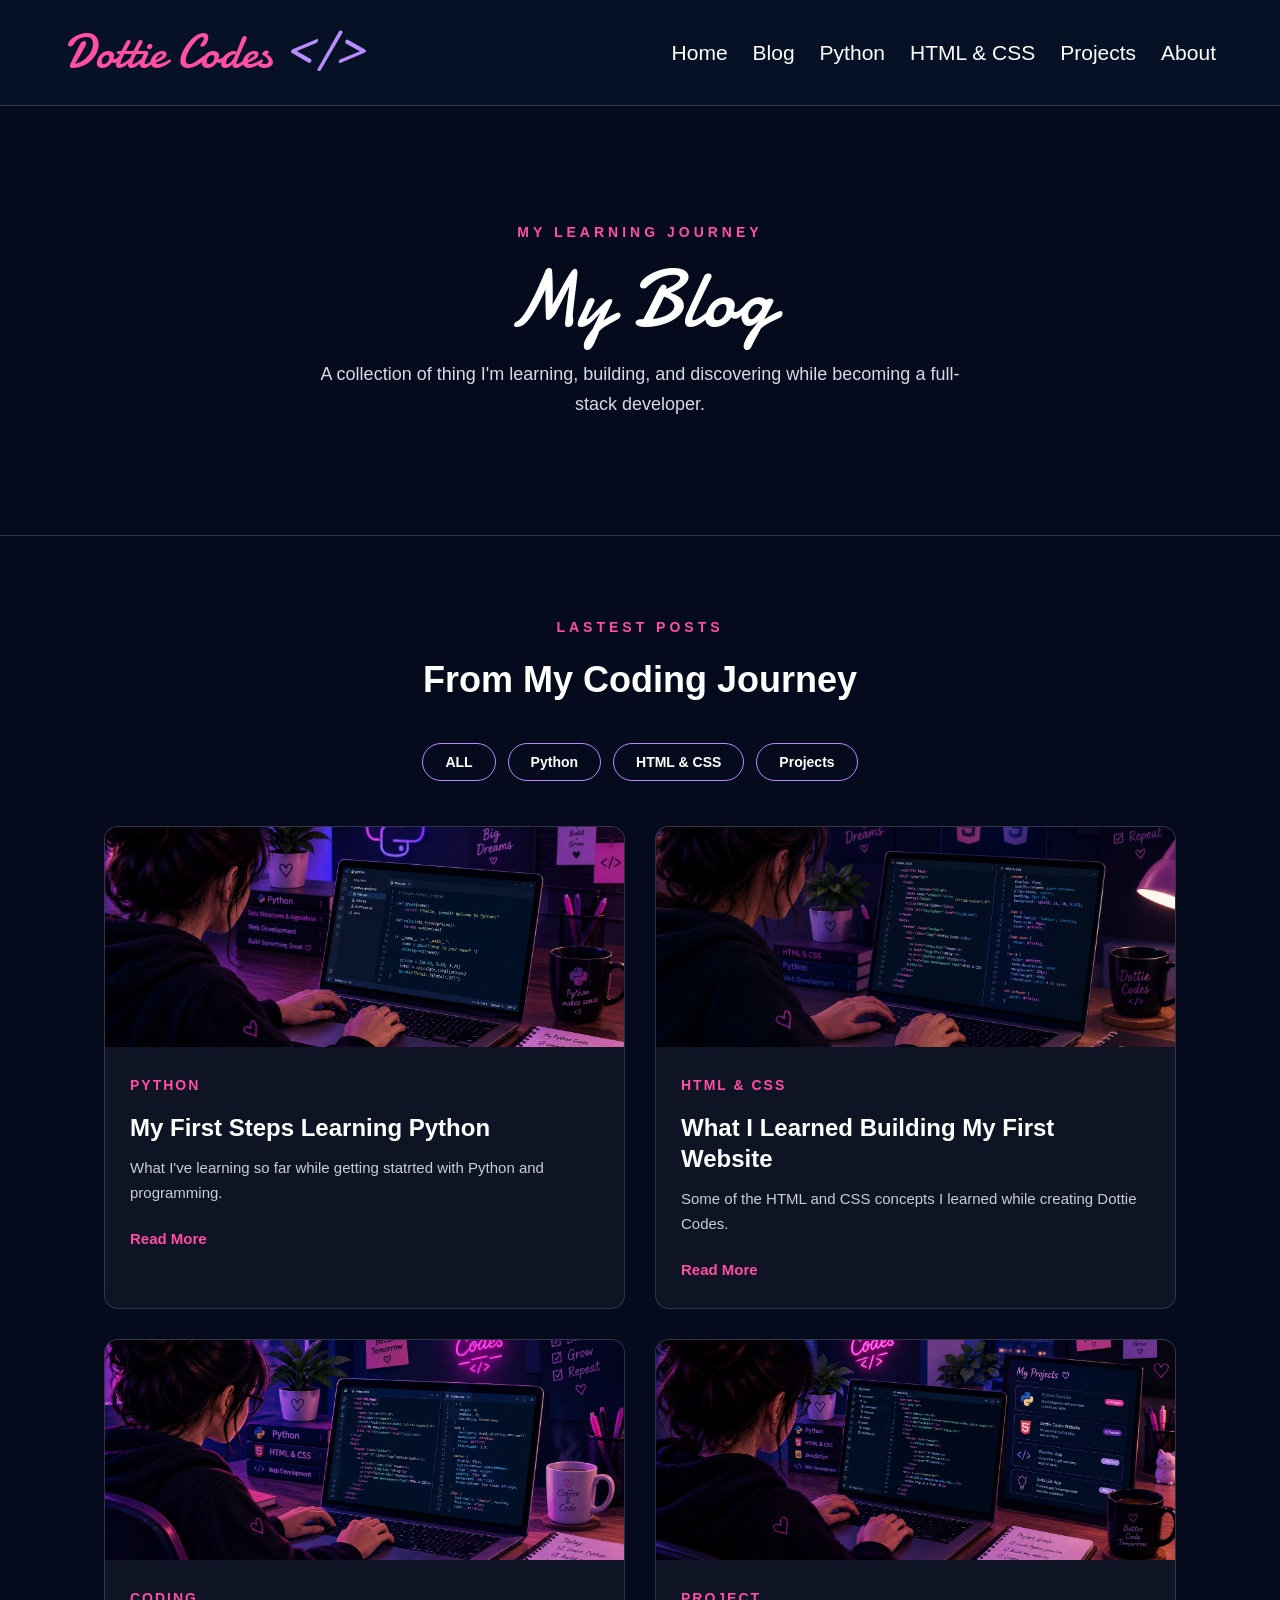
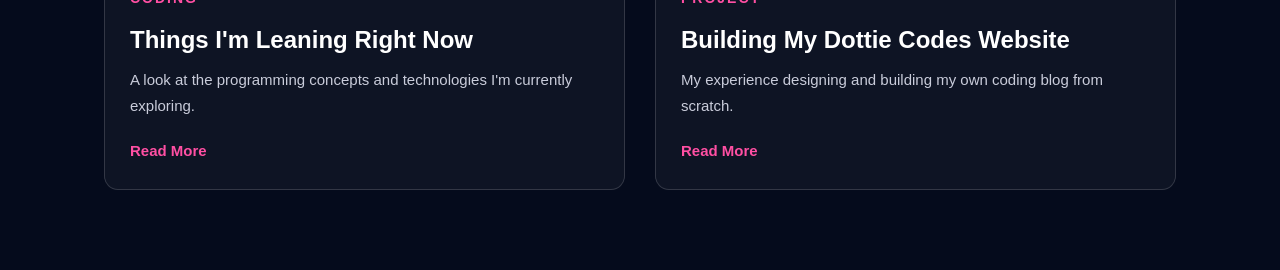
==== commit 532f57b1: "Correct typos and formatting in blog.html Fixed typos and formatting issues in blog.html." ====
--- a/blog.html
+++ b/blog.html
@@ -85,7 +85,7 @@
           </div>
           <div class="blog-card-content">
             <span class="blog-category">HTML & CSS</span>
-            <h2>What I Learned Buildijng My First Website</h2>
+            <h2>What I Learned Building My First Website</h2>
             <p>
               Some of the HTML and CSS concepts I learned while creating Dottie
               Codes.
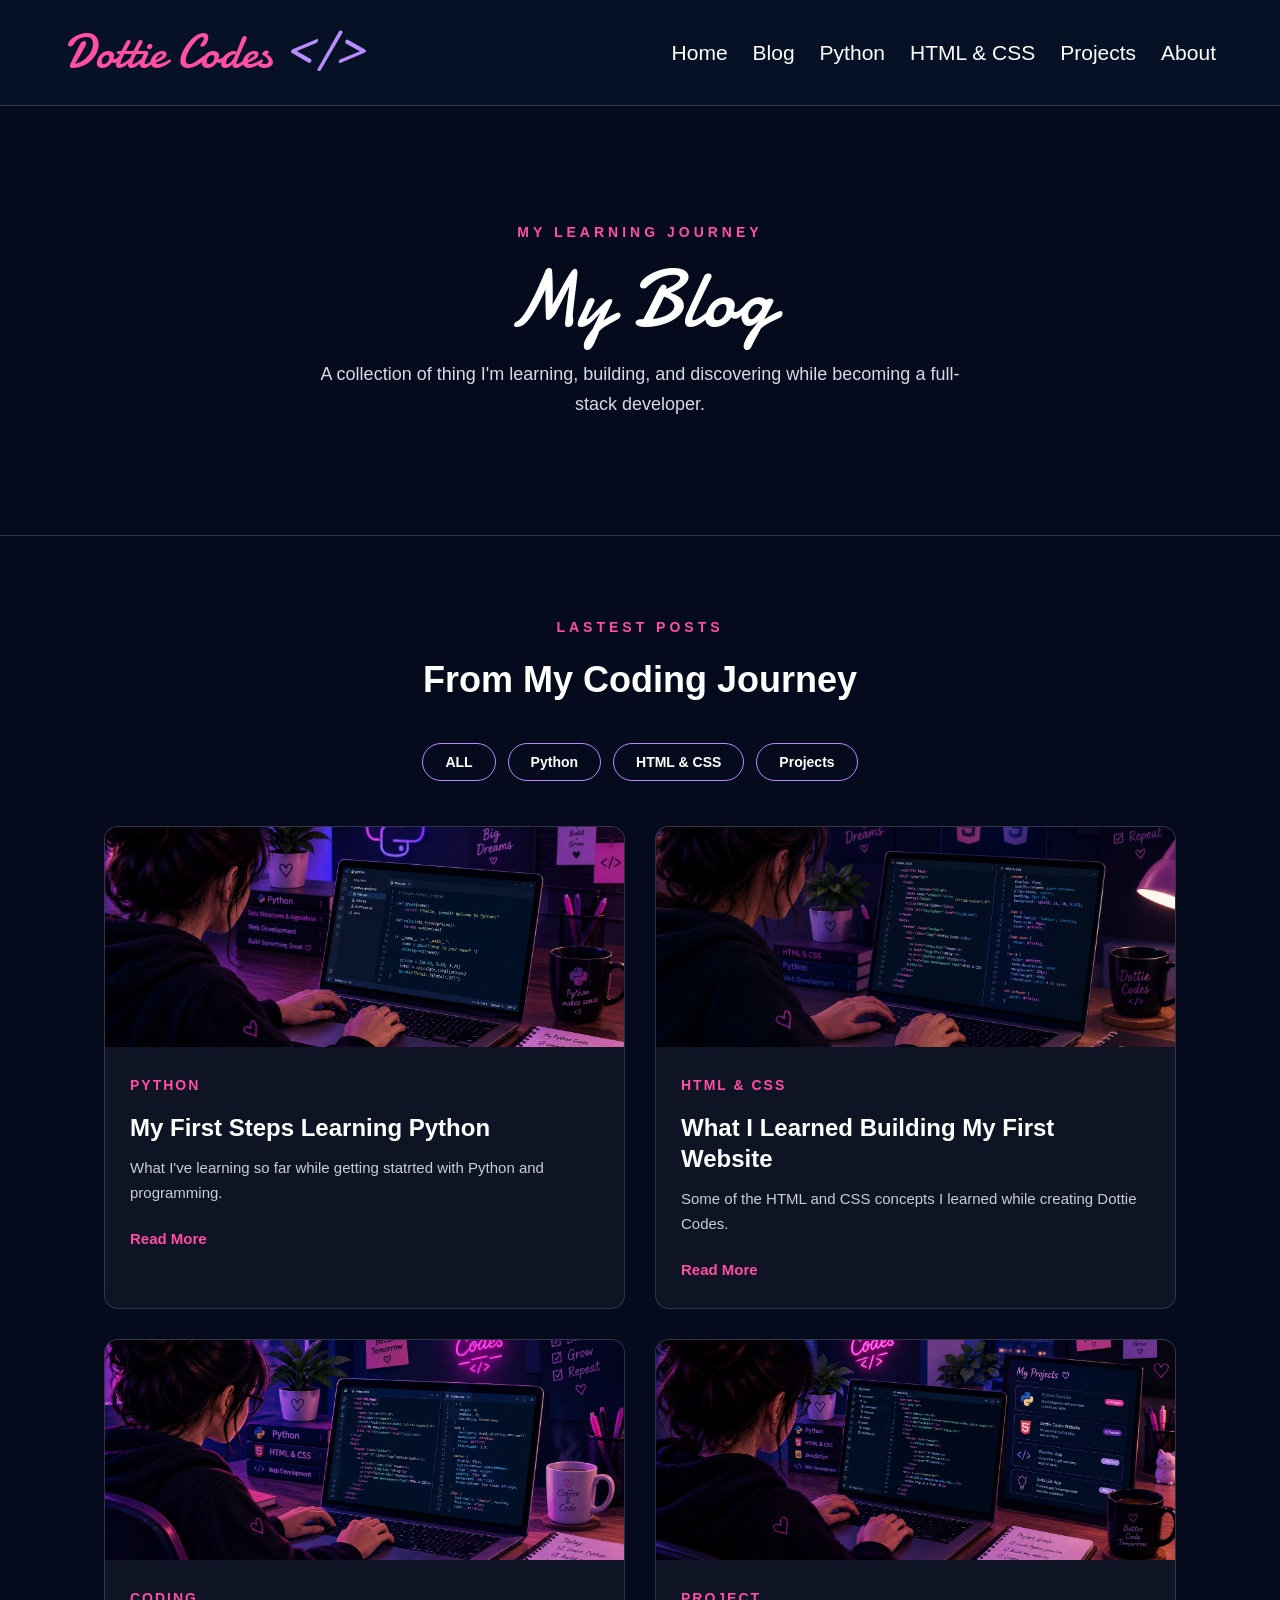
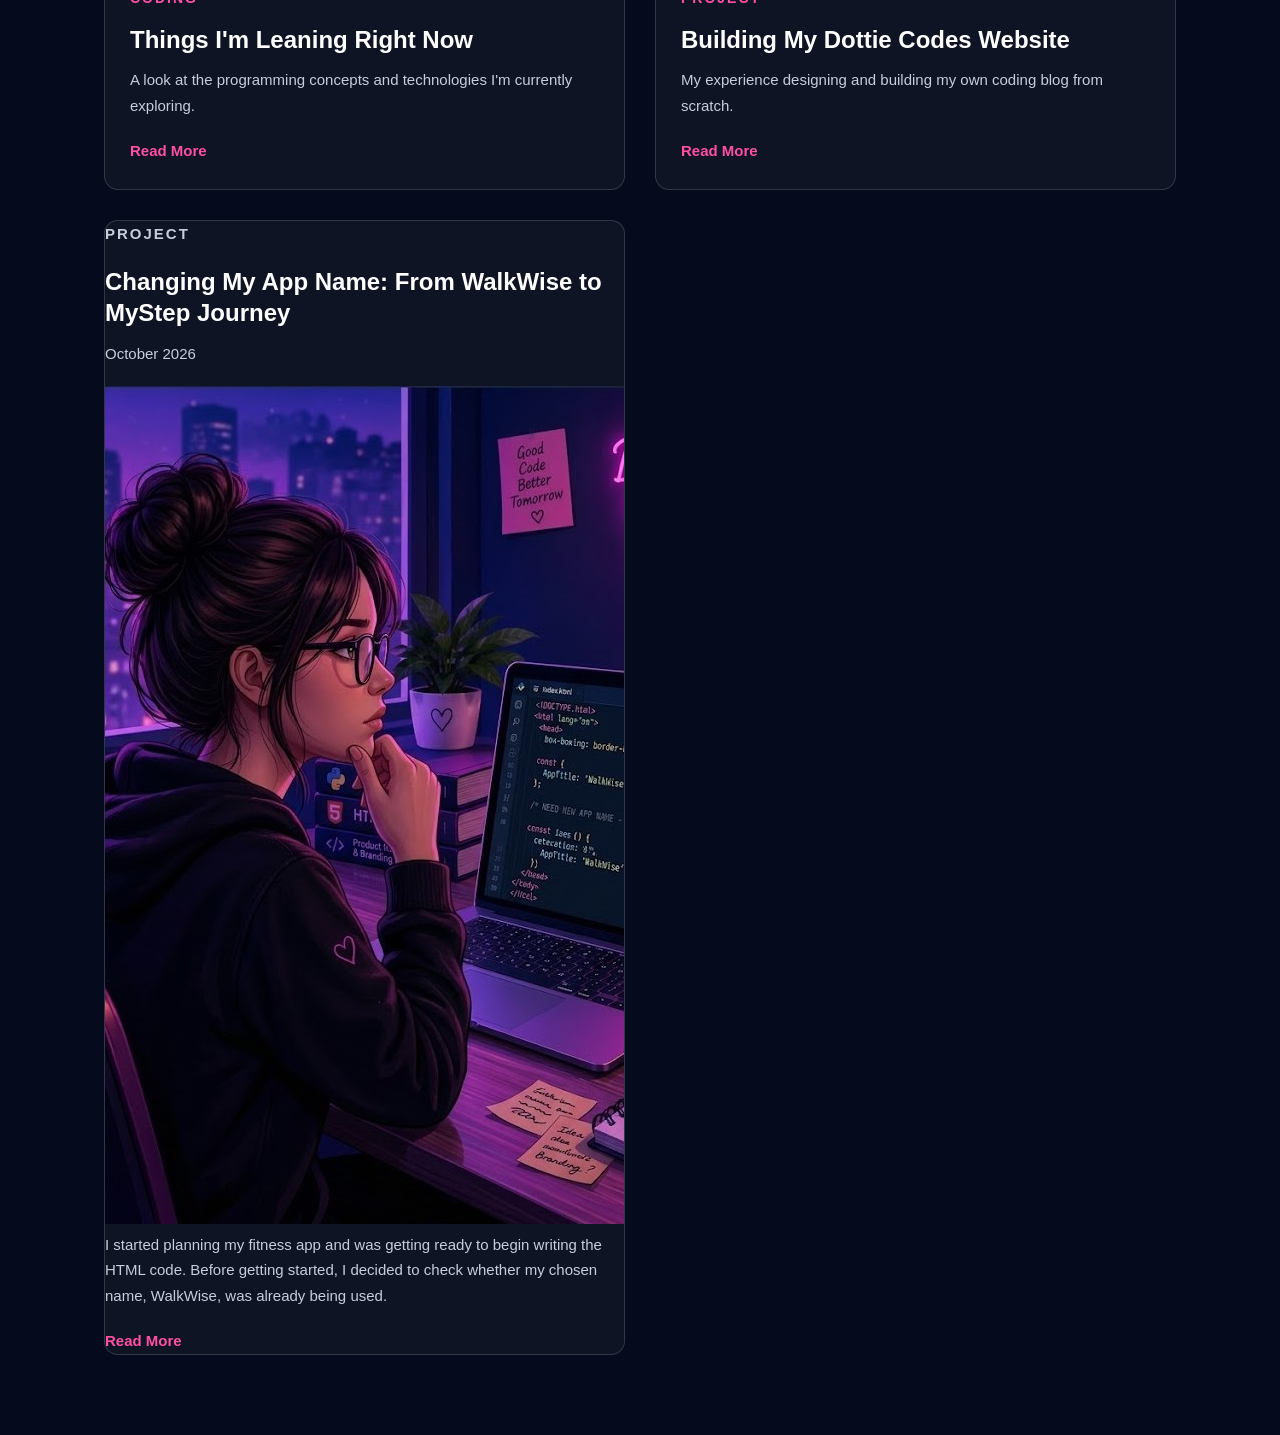
==== commit aa344c39: "new blog new blog post about changing my app name" ====
--- a/blog.html
+++ b/blog.html
@@ -125,6 +125,22 @@
             <a href="coding-project.html">Read More</a>
           </div>
         </article>
+        <!-- BLOG POST 5 -->
+        <article class="blog-card">
+          <p class="blog-category">Project</p>
+          <h2>Changing My App Name: From WalkWise to MyStep Journey</h2>
+          <p class="blog-date">October 2026</p>
+          <img
+            src="images/mystep-journey1.png"
+            alt="changing the app name from walkwise to MyStep Journey"
+          />
+          <p>
+            I started planning my fitness app and was getting ready to begin
+            writing the HTML code. Before getting started, I decided to check
+            whether my chosen name, WalkWise, was already being used.
+          </p>
+          <a href="changing-app-name.html" class="read-more"> Read More </a>
+        </article>
       </div>
     </section>
   </body>
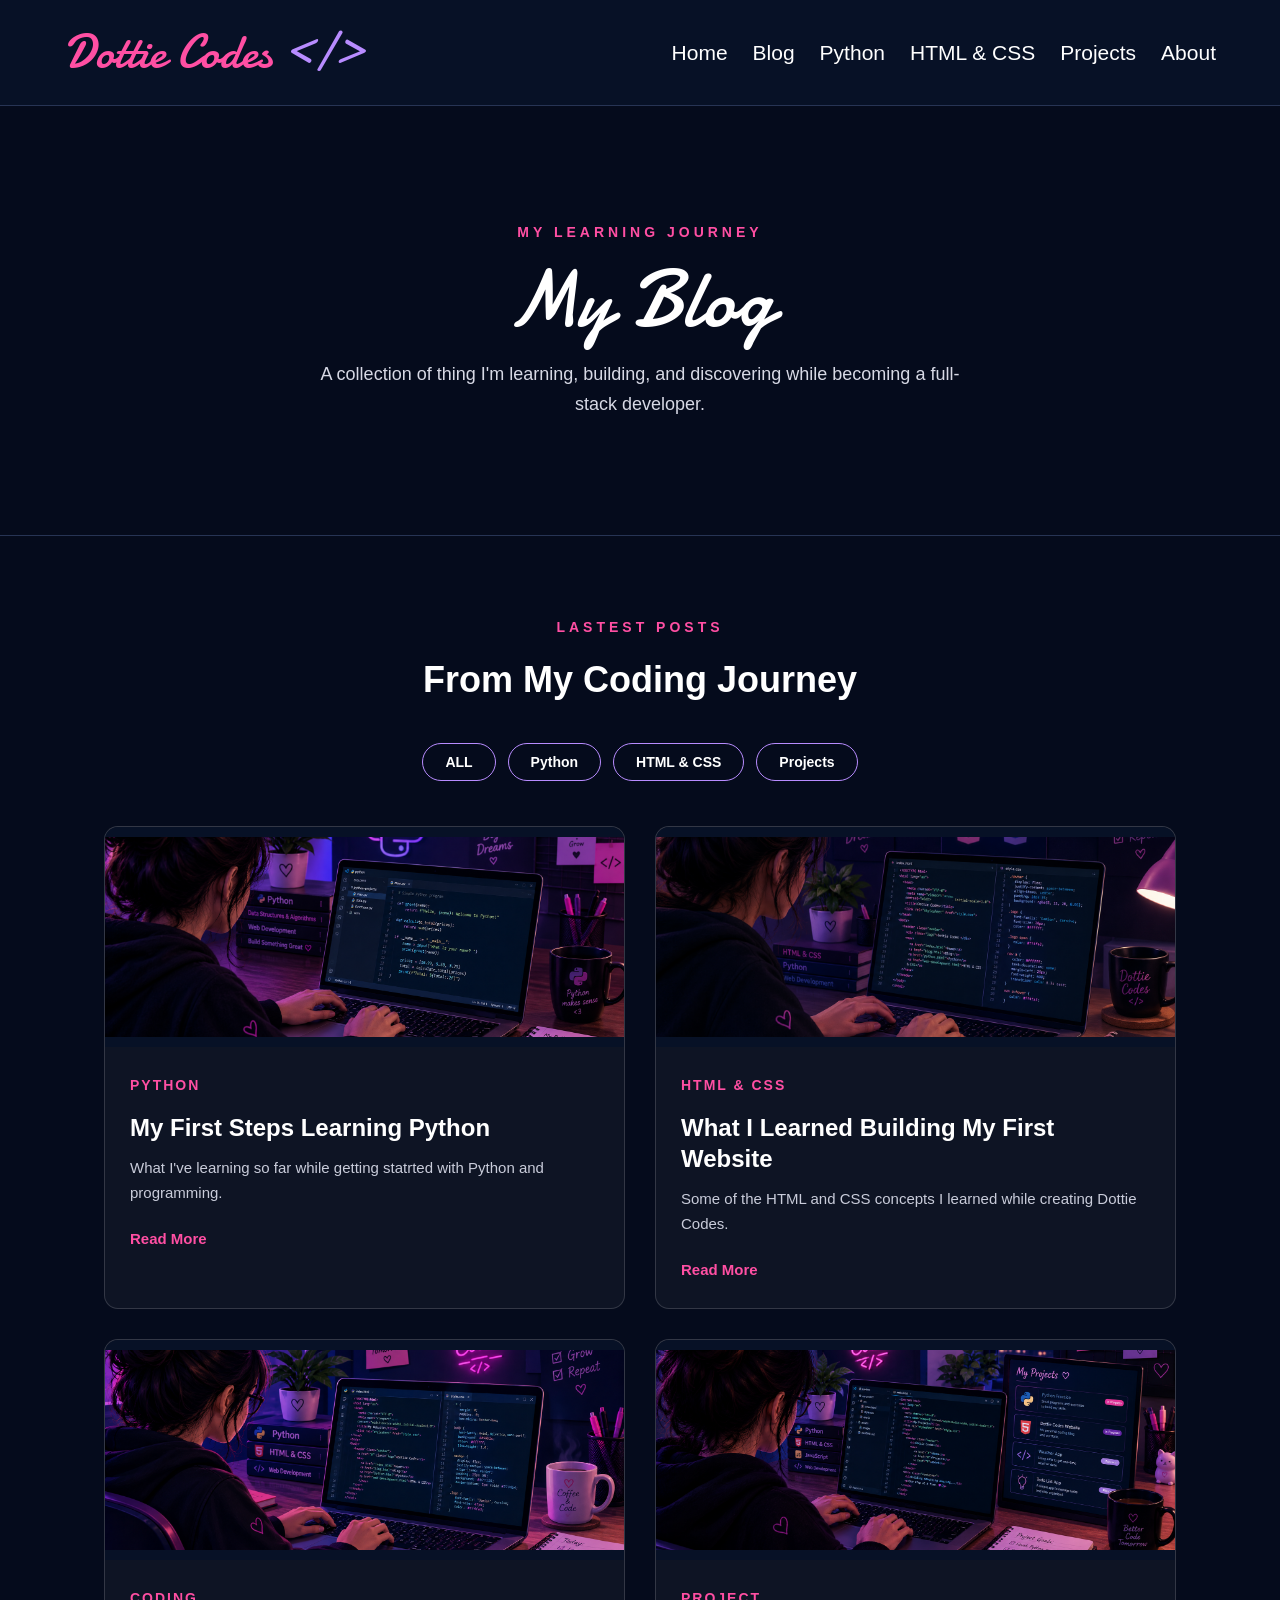
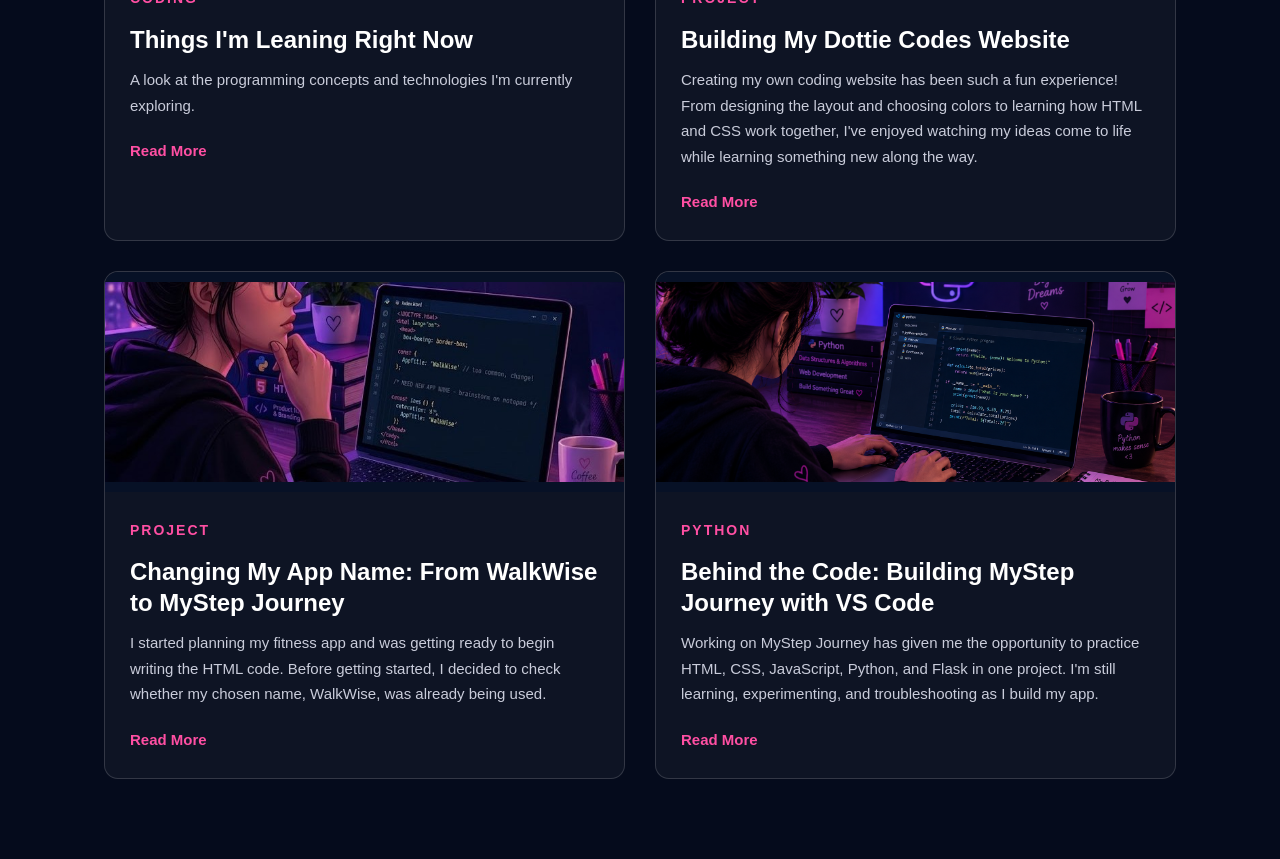
==== commit 7cdf2a8e: "Add files via upload new updates for the blog" ====
--- a/blog.html
+++ b/blog.html
@@ -110,36 +110,62 @@
           </div>
         </article>
 
-        <!--BLOG POST 4-->
+        <!-- BLOG POST 4 -->
         <article class="blog-card">
           <div class="blog-image">
-            <img src="images/project-blog.png" alt="coding project" />
+            <img
+              src="images/project-blog.png"
+              alt="Building the Dottie Codes website"
+            />
           </div>
           <div class="blog-card-content">
             <span class="blog-category">Project</span>
             <h2>Building My Dottie Codes Website</h2>
             <p>
-              My experience designing and building my own coding blog from
-              scratch.
+              Creating my own coding website has been such a fun experience!
+              From designing the layout and choosing colors to learning how HTML
+              and CSS work together, I've enjoyed watching my ideas come to life
+              while learning something new along the way.
             </p>
-            <a href="coding-project.html">Read More</a>
+            <a href="build-dottie-codes-site.html">Read More</a>
           </div>
         </article>
         <!-- BLOG POST 5 -->
         <article class="blog-card">
-          <p class="blog-category">Project</p>
-          <h2>Changing My App Name: From WalkWise to MyStep Journey</h2>
-          <p class="blog-date">October 2026</p>
-          <img
-            src="images/mystep-journey1.png"
-            alt="changing the app name from walkwise to MyStep Journey"
-          />
-          <p>
-            I started planning my fitness app and was getting ready to begin
-            writing the HTML code. Before getting started, I decided to check
-            whether my chosen name, WalkWise, was already being used.
-          </p>
-          <a href="changing-app-name.html" class="read-more"> Read More </a>
+          <div class="blog-image">
+            <img
+              src="images/mystep-journey1.png"
+              alt="MyStep Journey app project"
+            />
+          </div>
+          <div class="blog-card-content">
+            <span class="blog-category">Project</span>
+            <h2>Changing My App Name: From WalkWise to MyStep Journey</h2>
+            <p>
+              I started planning my fitness app and was getting ready to begin
+              writing the HTML code. Before getting started, I decided to check
+              whether my chosen name, WalkWise, was already being used.
+            </p>
+            <a href="changing-app-name.html">Read More</a>
+          </div>
+        </article>
+
+        <!-- BLOG POST 6 -->
+        <article class="blog-card">
+          <div class="blog-image">
+            <img src="images/python-blog.png" alt="VS Code with Python code" />
+          </div>
+
+          <div class="blog-card-content">
+            <span class="blog-category">Python</span>
+            <h2>Behind the Code: Building MyStep Journey with VS Code</h2>
+            <p>
+              Working on MyStep Journey has given me the opportunity to practice
+              HTML, CSS, JavaScript, Python, and Flask in one project. I'm still
+              learning, experimenting, and troubleshooting as I build my app.
+            </p>
+            <a href="behind-the-code.html">Read More</a>
+          </div>
         </article>
       </div>
     </section>
--- a/style.css
+++ b/style.css
@@ -2800,71 +2800,64 @@
   }
 }
 
-
-
 /* =====================================================
    HTML & CSS LEARNING PAGE
 ===================================================== */
 
 .learning-hero {
-    min-height: 500px;
-    display: flex;
-    align-items: center;
-    justify-content: center;
-    text-align: center;
-    padding: 90px 7%;
-    background:
-        linear-gradient(
-            rgba(5, 11, 28, 0.88),
-            rgba(5, 11, 28, 0.95)
-        );
+  min-height: 500px;
+  display: flex;
+  align-items: center;
+  justify-content: center;
+  text-align: center;
+  padding: 90px 7%;
+  background: linear-gradient(rgba(5, 11, 28, 0.88), rgba(5, 11, 28, 0.95));
 }
 
 .learning-hero-content {
-    max-width: 850px;
+  max-width: 850px;
 }
 
 .section-label {
-    color: #ff4fa3;
-    font-size: 14px;
-    font-weight: bold;
-    letter-spacing: 3px;
-    margin-bottom: 15px;
+  color: #ff4fa3;
+  font-size: 14px;
+  font-weight: bold;
+  letter-spacing: 3px;
+  margin-bottom: 15px;
 }
 
 .learning-hero h1 {
-    font-family: "Damion", cursive;
-    font-size: 70px;
-    font-weight: normal;
-    color: #ff4fa3;
-    margin: 0 0 15px;
+  font-family: "Damion", cursive;
+  font-size: 70px;
+  font-weight: normal;
+  color: #ff4fa3;
+  margin: 0 0 15px;
 }
 
 .learning-hero h2 {
-    font-size: 28px;
-    color: #ffffff;
-    margin-bottom: 25px;
+  font-size: 28px;
+  color: #ffffff;
+  margin-bottom: 25px;
 }
 
 .learning-hero p {
-    color: #c9ccda;
-    font-size: 18px;
-    line-height: 1.8;
-}
-
+  color: #c9ccda;
+  font-size: 18px;
+  line-height: 1.8;
+}
 
 /* =====================================================
    INTRODUCTION
 ===================================================== */
 
 .learning-section {
-    padding: 80px 7%;
+  padding: 80px 7%;
 }
 
 .learning-content {
-    max-width: 900px;
-    margin: 0 auto;
-    text-align: center;
+  max-width: 900px;
+  margin: 0 auto;
+  text-align: center;
 }
 
 .learning-content h2,
@@ -2873,279 +2866,741 @@
 .screenshots-section h2,
 .current-learning h2,
 .related-posts h2 {
-    color: #ffffff;
-    font-size: 36px;
-    margin-bottom: 25px;
+  color: #ffffff;
+  font-size: 36px;
+  margin-bottom: 25px;
 }
 
 .learning-content p {
-    color: #c9ccda;
-    font-size: 17px;
-    line-height: 1.8;
-    margin-bottom: 20px;
-}
-
+  color: #c9ccda;
+  font-size: 17px;
+  line-height: 1.8;
+  margin-bottom: 20px;
+}
 
 /* =====================================================
    HTML + CSS CARDS
 ===================================================== */
 
 .skills-section {
-    padding: 80px 7%;
-    background: #071126;
+  padding: 80px 7%;
+  background: #071126;
 }
 
 .skills-container {
-    max-width: 1100px;
-    margin: 0 auto;
-    display: grid;
-    grid-template-columns: repeat(2, 1fr);
-    gap: 30px;
+  max-width: 1100px;
+  margin: 0 auto;
+  display: grid;
+  grid-template-columns: repeat(2, 1fr);
+  gap: 30px;
 }
 
 .skill-card {
-    padding: 35px;
-    background: rgba(255, 255, 255, 0.04);
-    border: 1px solid rgba(255, 255, 255, 0.15);
-    border-radius: 12px;
-    transition: 0.3s ease;
+  padding: 35px;
+  background: rgba(255, 255, 255, 0.04);
+  border: 1px solid rgba(255, 255, 255, 0.15);
+  border-radius: 12px;
+  transition: 0.3s ease;
 }
 
 .skill-card:hover {
-    border-color: #ff4fa3;
-    box-shadow: 0 0 20px rgba(255, 79, 163, 0.2);
+  border-color: #ff4fa3;
+  box-shadow: 0 0 20px rgba(255, 79, 163, 0.2);
 }
 
 .skill-icon {
-    font-size: 35px;
-    color: #ff4fa3;
-    margin-bottom: 10px;
+  font-size: 35px;
+  color: #ff4fa3;
+  margin-bottom: 10px;
 }
 
 .skill-card h2 {
-    color: #ff4fa3;
-    margin-bottom: 15px;
+  color: #ff4fa3;
+  margin-bottom: 15px;
 }
 
 .skill-card p {
-    color: #c9ccda;
-    line-height: 1.7;
+  color: #c9ccda;
+  line-height: 1.7;
 }
 
 .skill-card h3 {
-    color: #ffffff;
-    margin-top: 25px;
+  color: #ffffff;
+  margin-top: 25px;
 }
 
 .skill-card ul {
-    padding-left: 20px;
-    color: #c9ccda;
-    line-height: 2;
-}
-
+  padding-left: 20px;
+  color: #c9ccda;
+  line-height: 2;
+}
 
 /* =====================================================
    CODE EXAMPLES
 ===================================================== */
 
 .code-section {
-    padding: 90px 7%;
+  padding: 90px 7%;
 }
 
 .code-container {
-    max-width: 1000px;
-    margin: 0 auto;
+  max-width: 1000px;
+  margin: 0 auto;
 }
 
 .section-description {
-    max-width: 750px;
-    margin: 0 auto 40px;
-    text-align: center;
-    color: #c9ccda;
-    line-height: 1.8;
+  max-width: 750px;
+  margin: 0 auto 40px;
+  text-align: center;
+  color: #c9ccda;
+  line-height: 1.8;
 }
 
 .code-example {
-    margin-bottom: 35px;
+  margin-bottom: 35px;
 }
 
 .code-example h3 {
-    color: #ff4fa3;
-    margin-bottom: 12px;
+  color: #ff4fa3;
+  margin-bottom: 12px;
 }
 
 .code-example pre {
-    background: #020714;
-    border: 1px solid #273454;
-    border-radius: 10px;
-    padding: 25px;
-    overflow-x: auto;
+  background: #020714;
+  border: 1px solid #273454;
+  border-radius: 10px;
+  padding: 25px;
+  overflow-x: auto;
 }
 
 .code-example code {
-    color: #d19aff;
-    font-family: Consolas, monospace;
-    font-size: 15px;
-    line-height: 1.7;
-}
-
+  color: #d19aff;
+  font-family: Consolas, monospace;
+  font-size: 15px;
+  line-height: 1.7;
+}
 
 /* =====================================================
    SCREENSHOTS
 ===================================================== */
 
 .screenshots-section {
-    padding: 90px 7%;
-    background: #071126;
+  padding: 90px 7%;
+  background: #071126;
 }
 
 .screenshots-container {
-    max-width: 1100px;
-    margin: 0 auto;
+  max-width: 1100px;
+  margin: 0 auto;
 }
 
 .learning-screenshots {
-    display: grid;
-    grid-template-columns: repeat(2, 1fr);
-    gap: 30px;
+  display: grid;
+  grid-template-columns: repeat(2, 1fr);
+  gap: 30px;
 }
 
 .screenshot-card {
-    text-align: center;
-    background: rgba(255, 255, 255, 0.04);
-    padding: 25px;
-    border-radius: 12px;
-    border: 1px solid rgba(255, 255, 255, 0.12);
+  text-align: center;
+  background: rgba(255, 255, 255, 0.04);
+  padding: 25px;
+  border-radius: 12px;
+  border: 1px solid rgba(255, 255, 255, 0.12);
 }
 
 .screenshot-card img {
-    width: 100%;
-    max-width: 500px;
-    height: auto;
-    display: block;
-    margin: 0 auto 20px;
-    border-radius: 8px;
+  width: 100%;
+  max-width: 500px;
+  height: auto;
+  display: block;
+  margin: 0 auto 20px;
+  border-radius: 8px;
 }
 
 .screenshot-card h3 {
-    color: #ffffff;
-    margin-bottom: 10px;
+  color: #ffffff;
+  margin-bottom: 10px;
 }
 
 .screenshot-card p {
-    color: #c9ccda;
-    line-height: 1.7;
-}
-
+  color: #c9ccda;
+  line-height: 1.7;
+}
 
 /* =====================================================
    CURRENT LEARNING
 ===================================================== */
 
 .current-learning {
-    padding: 90px 7%;
-    text-align: center;
+  padding: 90px 7%;
+  text-align: center;
 }
 
 .current-learning-content {
-    max-width: 850px;
-    margin: 0 auto;
+  max-width: 850px;
+  margin: 0 auto;
 }
 
 .current-learning h2 {
-    color: #ff4fa3;
+  color: #ff4fa3;
 }
 
 .current-learning p:not(.section-label) {
-    color: #c9ccda;
-    line-height: 1.8;
-    font-size: 17px;
-    margin-bottom: 20px;
-}
-
+  color: #c9ccda;
+  line-height: 1.8;
+  font-size: 17px;
+  margin-bottom: 20px;
+}
 
 /* =====================================================
    RELATED POSTS
 ===================================================== */
 
 .related-posts {
-    padding: 80px 7%;
-    background: #071126;
-    text-align: center;
+  padding: 80px 7%;
+  background: #071126;
+  text-align: center;
 }
 
 .post-links {
-    max-width: 900px;
-    margin: 40px auto 0;
-    display: grid;
-    grid-template-columns: repeat(2, 1fr);
-    gap: 25px;
+  max-width: 900px;
+  margin: 40px auto 0;
+  display: grid;
+  grid-template-columns: repeat(2, 1fr);
+  gap: 25px;
 }
 
 .post-link {
-    display: block;
-    padding: 30px;
-    text-decoration: none;
-    background: rgba(255, 255, 255, 0.04);
-    border: 1px solid rgba(255, 255, 255, 0.15);
-    border-radius: 10px;
-    transition: 0.3s ease;
+  display: block;
+  padding: 30px;
+  text-decoration: none;
+  background: rgba(255, 255, 255, 0.04);
+  border: 1px solid rgba(255, 255, 255, 0.15);
+  border-radius: 10px;
+  transition: 0.3s ease;
 }
 
 .post-link:hover {
-    border-color: #ff4fa3;
-    transform: translateY(-5px);
+  border-color: #ff4fa3;
+  transform: translateY(-5px);
 }
 
 .post-link h3 {
-    color: #ffffff;
-    margin-bottom: 15px;
+  color: #ffffff;
+  margin-bottom: 15px;
 }
 
 .post-link span {
-    color: #ff4fa3;
-}
-
+  color: #ff4fa3;
+}
 
 /* =====================================================
    FOOTER
 ===================================================== */
 
 footer {
-    text-align: center;
-    padding: 30px;
-    border-top: 1px solid #273454;
-    color: #c9ccda;
-}
-
+  text-align: center;
+  padding: 30px;
+  border-top: 1px solid #273454;
+  color: #c9ccda;
+}
 
 /* =====================================================
    MOBILE
 ===================================================== */
 
 @media (max-width: 768px) {
-
-    .learning-hero h1 {
-        font-size: 52px;
-    }
-
-    .learning-hero h2 {
-        font-size: 22px;
-    }
-
-    .skills-container,
-    .learning-screenshots,
-    .post-links {
-        grid-template-columns: 1fr;
-    }
-
-    .learning-section,
-    .skills-section,
-    .code-section,
-    .screenshots-section,
-    .current-learning,
-    .related-posts {
-        padding: 60px 6%;
-    }
-}
-
+  .learning-hero h1 {
+    font-size: 52px;
+  }
+
+  .learning-hero h2 {
+    font-size: 22px;
+  }
+
+  .skills-container,
+  .learning-screenshots,
+  .post-links {
+    grid-template-columns: 1fr;
+  }
+
+  .learning-section,
+  .skills-section,
+  .code-section,
+  .screenshots-section,
+  .current-learning,
+  .related-posts {
+    padding: 60px 6%;
+  }
+}
+
+/* INDIVIDUAL BLOG POST */
+
+.blog-post-page {
+  width: 100%;
+  padding: 80px 7%;
+  background: #050b1c;
+}
+.blog-post {
+  max-width: 850px;
+  margin: 0 auto;
+} /* Category */
+.blog-post .post-category {
+  color: #ff4fa3;
+  font-size: 14px;
+  font-weight: bold;
+  letter-spacing: 3px;
+  text-transform: uppercase;
+  margin-bottom: 15px;
+} /* Blog Title */
+.blog-post h1 {
+  color: #ffffff;
+  font-size: 48px;
+  line-height: 1.2;
+  margin-bottom: 15px;
+} /* Date */
+.blog-post .post-date {
+  color: #b88cff;
+  font-size: 16px;
+  margin-bottom: 45px;
+}
+/* blog image */
+.blog-card img {
+  width: 100%;
+  height: 200px;
+  object-fit: cover;
+}
+
+/* Paragraphs */
+.blog-post p {
+  color: #e5e5e5;
+  font-size: 18px;
+  line-height: 1.8;
+  margin-bottom: 25px;
+} /* Section Headings */
+.blog-post h2 {
+  color: #ff4fa3;
+  font-size: 30px;
+  margin-top: 55px;
+  margin-bottom: 20px;
+} /* Smaller Headings */
+.blog-post h3 {
+  color: #b88cff;
+  font-size: 22px;
+  margin-top: 35px;
+  margin-bottom: 10px;
+} /* Quote */
+.blog-post blockquote {
+  margin: 35px 0;
+  padding: 20px 25px;
+  border-left: 4px solid #ff4fa3;
+  background: rgba(255, 79, 163, 0.06);
+  color: #ffffff;
+  font-size: 21px;
+  line-height: 1.6;
+  font-style: italic;
+} /* List */
+.blog-post .blog-list {
+  margin: 20px 0 30px 25px;
+  padding-left: 20px;
+}
+.blog-post .blog-list li {
+  color: #e5e5e5;
+  font-size: 18px;
+  line-height: 1.8;
+  margin-bottom: 10px;
+} /* New App Name */
+.blog-post .new-app-name {
+  text-align: center;
+  color: #ff4fa3;
+  font-size: 34px;
+  font-weight: bold;
+  padding: 25px;
+  margin: 35px 0;
+  border: 2px solid #ff4fa3;
+  border-radius: 12px;
+  background: rgba(255, 79, 163, 0.05);
+  box-shadow: 0 0 20px rgba(255, 79, 163, 0.15);
+} /* Back to Blog */
+.blog-post .back-to-blog {
+  display: inline-block;
+  margin-top: 35px;
+  color: #ff4fa3;
+  font-size: 17px;
+  font-weight: bold;
+  text-decoration: none;
+  transition: 0.3s ease;
+}
+.blog-post .back-to-blog:hover {
+  color: #b88cff;
+} /* Mobile */
+@media (max-width: 768px) {
+  .blog-post-page {
+    padding: 60px 6%;
+  }
+  .blog-post h1 {
+    font-size: 36px;
+  }
+  .blog-post h2 {
+    font-size: 26px;
+  }
+  .blog-post p,
+  .blog-post .blog-list li {
+    font-size: 17px;
+  }
+  .blog-post .new-app-name {
+    font-size: 27px;
+  }
+}
+
+/* ===================================
+   BLOG ARTICLE PAGE
+   Changing My App Name
+=================================== */
+
+.blog-post-page {
+  min-height: 100vh;
+  background: #050b1c;
+  padding: 70px 20px 100px;
+}
+
+/* Main article container */
+.blog-post {
+  max-width: 850px;
+  margin: 0 auto;
+  padding: 45px 50px;
+
+  background: #071126;
+  border: 1px solid #253153;
+  border-radius: 18px;
+
+  color: #e8e8f0;
+  line-height: 1.9;
+}
+
+/* Blog category */
+.blog-post .post-category {
+  color: #ff4fa3;
+  font-size: 13px;
+  font-weight: bold;
+  letter-spacing: 2px;
+  text-transform: uppercase;
+  margin-bottom: 12px;
+}
+
+/* Main blog title */
+.blog-post h1 {
+  font-size: 38px;
+  line-height: 1.3;
+  color: #ffffff;
+  margin-bottom: 15px;
+}
+
+/* Blog date */
+.blog-post .post-date {
+  color: #bd8cff;
+  font-size: 14px;
+  margin-bottom: 35px;
+}
+
+/* Paragraphs */
+.blog-post p {
+  font-size: 16px;
+  line-height: 1.9;
+  margin-bottom: 20px;
+}
+
+/* Highlight important text */
+.blog-post strong {
+  color: #ff4fa3;
+  font-weight: 600;
+}
+
+/* Section headings */
+.blog-post h2 {
+  color: #ff4fa3;
+  font-size: 26px;
+  margin-top: 45px;
+  margin-bottom: 18px;
+}
+
+/* Smaller headings */
+.blog-post h3 {
+  color: #bd8cff;
+  font-size: 20px;
+  margin-top: 28px;
+  margin-bottom: 12px;
+}
+
+/* Highlighted quote */
+.blog-post blockquote {
+  background: #101b35;
+  border-left: 4px solid #ff4fa3;
+  border-radius: 8px;
+
+  padding: 20px 25px;
+  margin: 30px 0;
+
+  color: #ffffff;
+  font-size: 19px;
+  font-style: italic;
+  line-height: 1.7;
+}
+
+/* Blog list */
+.blog-post .blog-list {
+  padding-left: 25px;
+  margin: 20px 0 30px;
+}
+
+.blog-post .blog-list li {
+  color: #e8e8f0;
+  font-size: 16px;
+  margin-bottom: 12px;
+}
+
+.blog-post .blog-list li::marker {
+  color: #ff4fa3;
+}
+
+/* Highlight new app name */
+.blog-post .new-app-name {
+  background: linear-gradient(135deg, #ff4fa3, #bd8cff);
+
+  color: #050b1c;
+  font-size: 30px;
+  font-weight: bold;
+  text-align: center;
+
+  padding: 25px;
+  margin: 30px 0;
+
+  border-radius: 14px;
+  box-shadow: 0 5px 25px rgba(255, 79, 163, 0.2);
+}
+
+/* Back to blog button */
+.blog-post .back-to-blog {
+  display: inline-block;
+  margin-top: 40px;
+  padding: 13px 25px;
+
+  background: #ff4fa3;
+  color: #050b1c;
+
+  font-size: 15px;
+  font-weight: bold;
+  text-decoration: none;
+
+  border-radius: 8px;
+  transition: 0.3s ease;
+}
+
+.blog-post .back-to-blog:hover {
+  background: #bd8cff;
+  transform: translateY(-3px);
+}
+
+/* Footer */
+.blog-post-page + footer {
+  background: #050b1c;
+  color: #a5a5b5;
+  text-align: center;
+  padding: 25px 20px;
+  border-top: 1px solid #253153;
+}
+
+/* ===================================
+   RESPONSIVE DESIGN
+=================================== */
+
+@media (max-width: 768px) {
+  .blog-post-page {
+    padding: 40px 15px 70px;
+  }
+
+  .blog-post {
+    padding: 30px 25px;
+  }
+
+  .blog-post h1 {
+    font-size: 30px;
+  }
+
+  .blog-post h2 {
+    font-size: 23px;
+  }
+
+  .blog-post h3 {
+    font-size: 18px;
+  }
+
+  .blog-post .new-app-name {
+    font-size: 24px;
+    padding: 20px;
+  }
+}
+
+@media (max-width: 480px) {
+  .blog-post {
+    padding: 25px 18px;
+  }
+
+  .blog-post h1 {
+    font-size: 26px;
+  }
+
+  .blog-post p {
+    font-size: 15px;
+  }
+
+  .blog-post blockquote {
+    font-size: 16px;
+    padding: 15px;
+  }
+
+  .blog-post .new-app-name {
+    font-size: 21px;
+  }
+}
+
+/* MY STEP JOURNEY PROJECT UPDATE */
+
+.project-update {
+  padding: 60px 8%;
+  background: #050b1c;
+  color: white;
+}
+
+.update-label {
+  color: #ff4fa3;
+  font-size: 14px;
+  font-weight: bold;
+  letter-spacing: 2px;
+  margin-bottom: 15px;
+}
+
+.project-update h2 {
+  font-size: 32px;
+  color: #ffffff;
+  margin-bottom: 20px;
+}
+
+.update-description {
+  color: #cfc9df;
+  line-height: 1.8;
+  max-width: 850px;
+  margin-bottom: 35px;
+}
+
+/* SCREENSHOT GALLERY */
+
+.project-screenshots {
+  display: grid;
+  grid-template-columns: repeat(2, 1fr);
+  gap: 25px;
+}
+
+.screenshot-card {
+  background: #071126;
+  border: 1px solid #342747;
+  border-radius: 15px;
+  padding: 20px;
+  text-align: center;
+  transition: 0.3s ease;
+}
+
+.screenshot-card:hover {
+  transform: translateY(-5px);
+  border-color: #ff4fa3;
+  box-shadow: 0 0 18px rgba(255, 79, 163, 0.2);
+}
+
+.screenshot-card img {
+  width: 100%;
+  height: 260px;
+  object-fit: contain;
+  border-radius: 10px;
+  background: #08080d;
+}
+
+.screenshot-card h3 {
+  color: #ff4fa3;
+  margin-top: 15px;
+  margin-bottom: 10px;
+}
+
+.screenshot-card p {
+  color: #cfc9df;
+  line-height: 1.6;
+}
+/* Screenshot image zoom effect */
+
+.screenshot-card {
+  position: relative;
+  overflow: visible;
+  z-index: 1;
+}
+
+.screenshot-card img {
+  width: 100%;
+  height: 260px;
+  object-fit: contain;
+  border-radius: 10px;
+  cursor: zoom-in;
+  transition:
+    transform 0.3s ease,
+    box-shadow 0.3s ease;
+}
+
+/* Enlarge screenshot when hovering */
+
+.screenshot-card img:hover {
+  transform: scale(2.0);
+  box-shadow: 0 15px 40px rgba(0, 0, 0, 0.6);
+}
+
+/* Keep enlarged image above other cards */
+
+.screenshot-card:hover {
+  z-index: 10;
+}
+/* NEXT STEPS */
+
+.project-next {
+  margin-top: 40px;
+  background: #071126;
+  padding: 25px;
+  border-radius: 15px;
+  border-left: 4px solid #ff4fa3;
+}
+
+.project-next h3 {
+  color: #ff4fa3;
+  margin-bottom: 15px;
+}
+
+.project-next p {
+  color: #cfc9df;
+  line-height: 1.8;
+}
+
+/* MOBILE RESPONSIVE */
+
+@media (max-width: 700px) {
+  .project-screenshots {
+    grid-template-columns: 1fr;
+  }
+
+  .project-update {
+    padding: 40px 5%;
+  }
+
+  .project-update h2 {
+    font-size: 26px;
+  }
+
+  .screenshot-card img {
+    height: 220px;
+  }
+}
